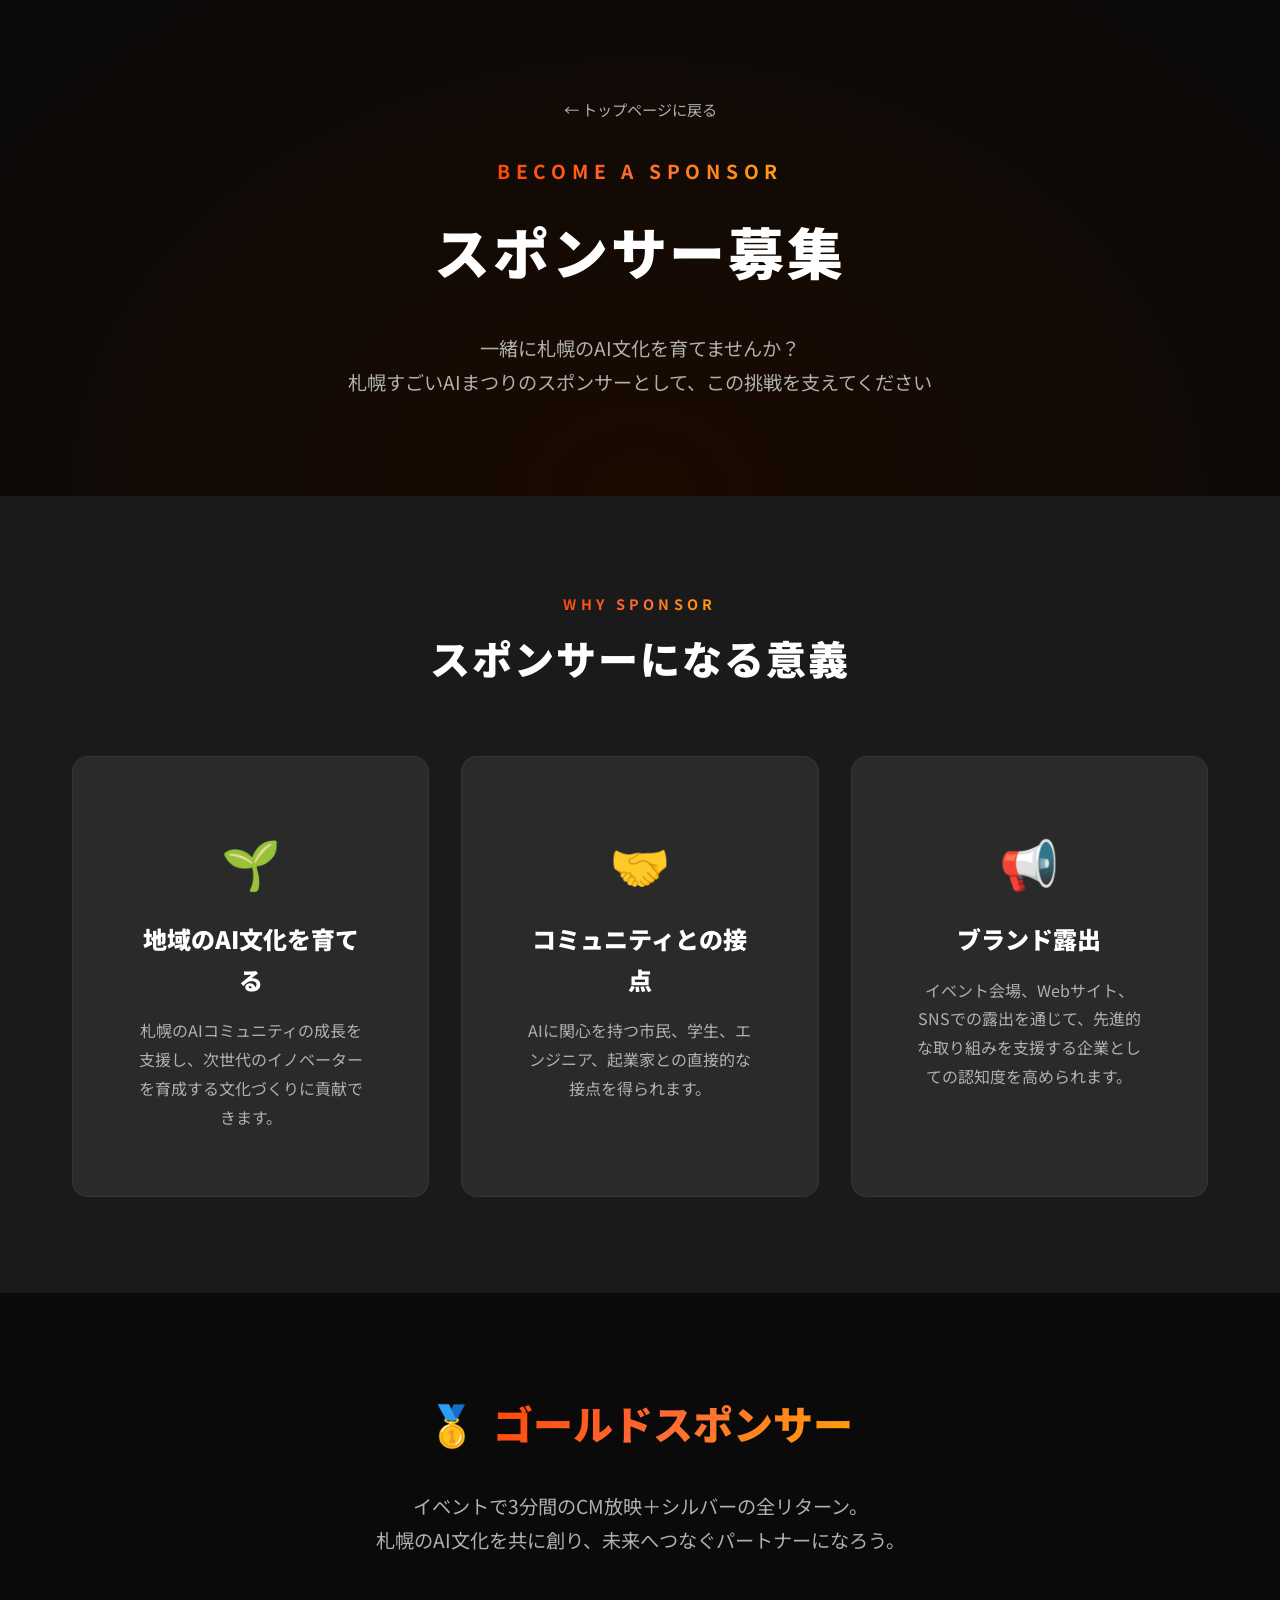
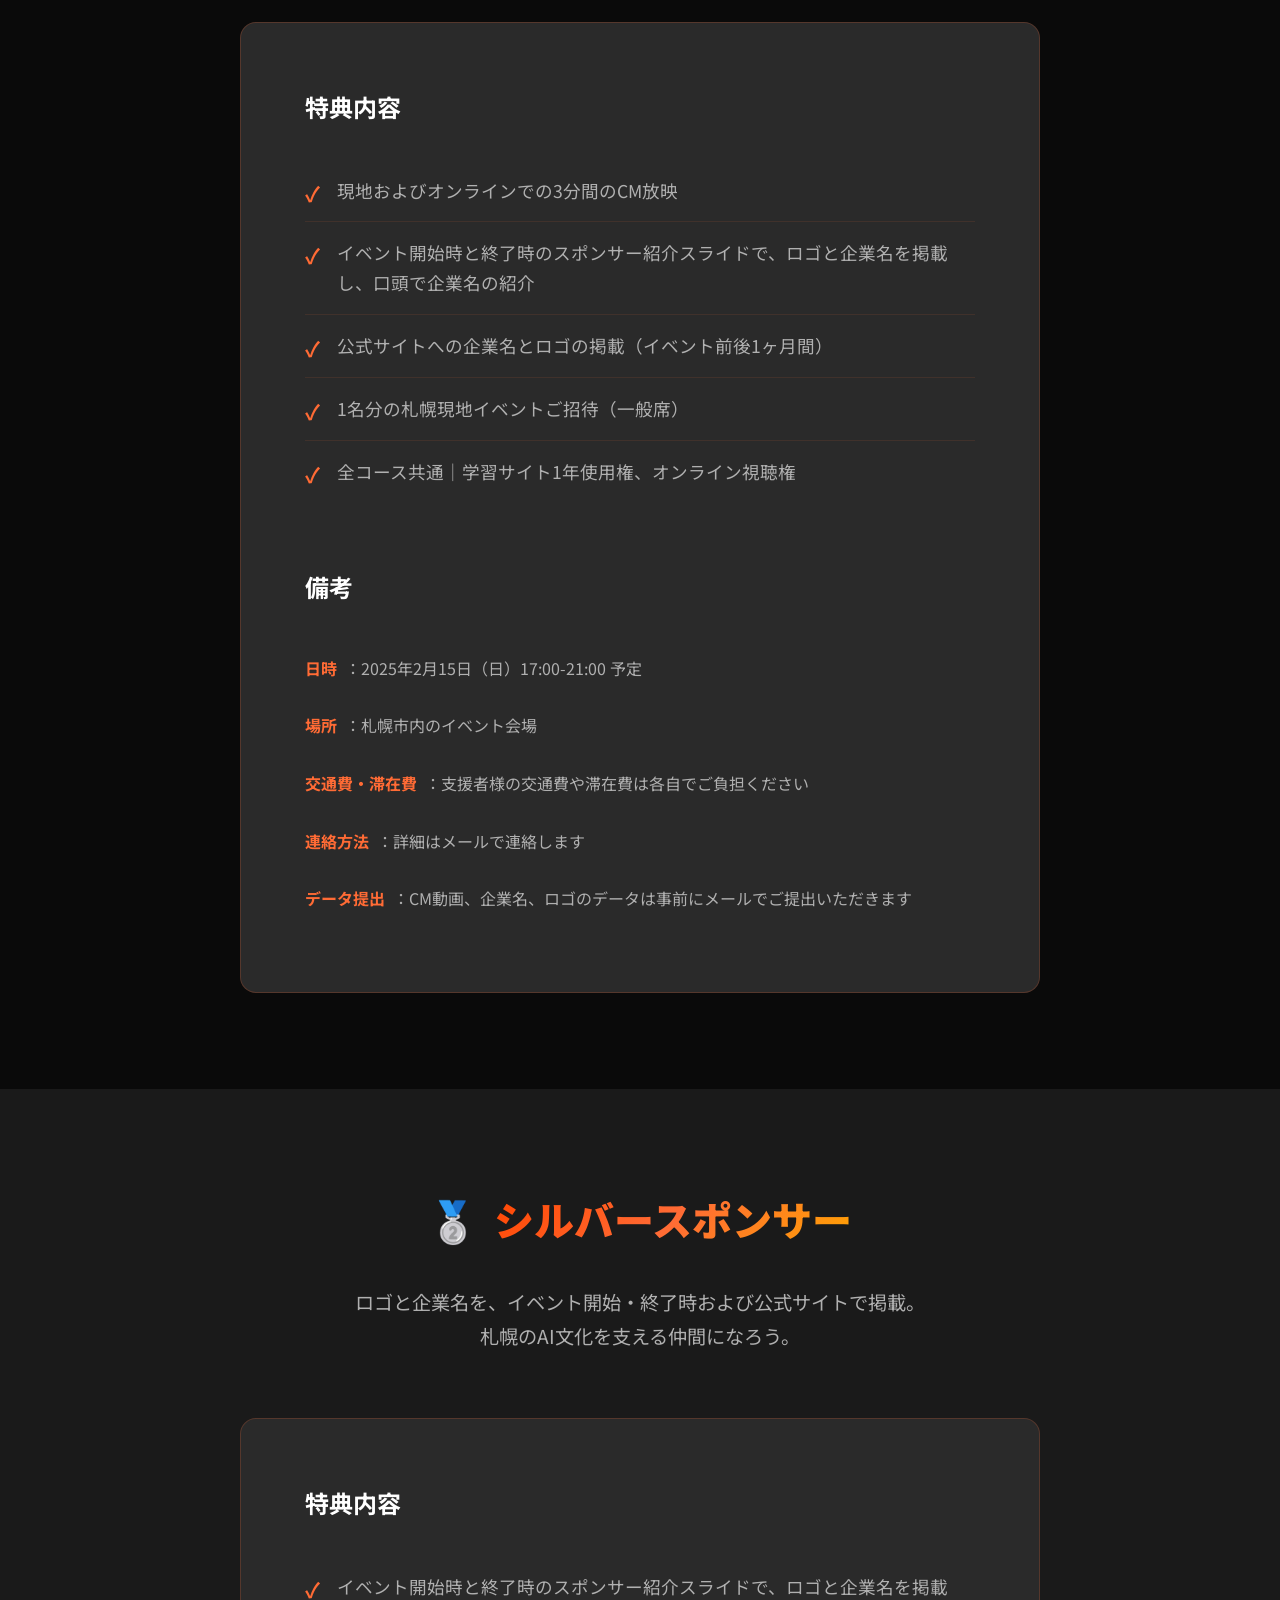
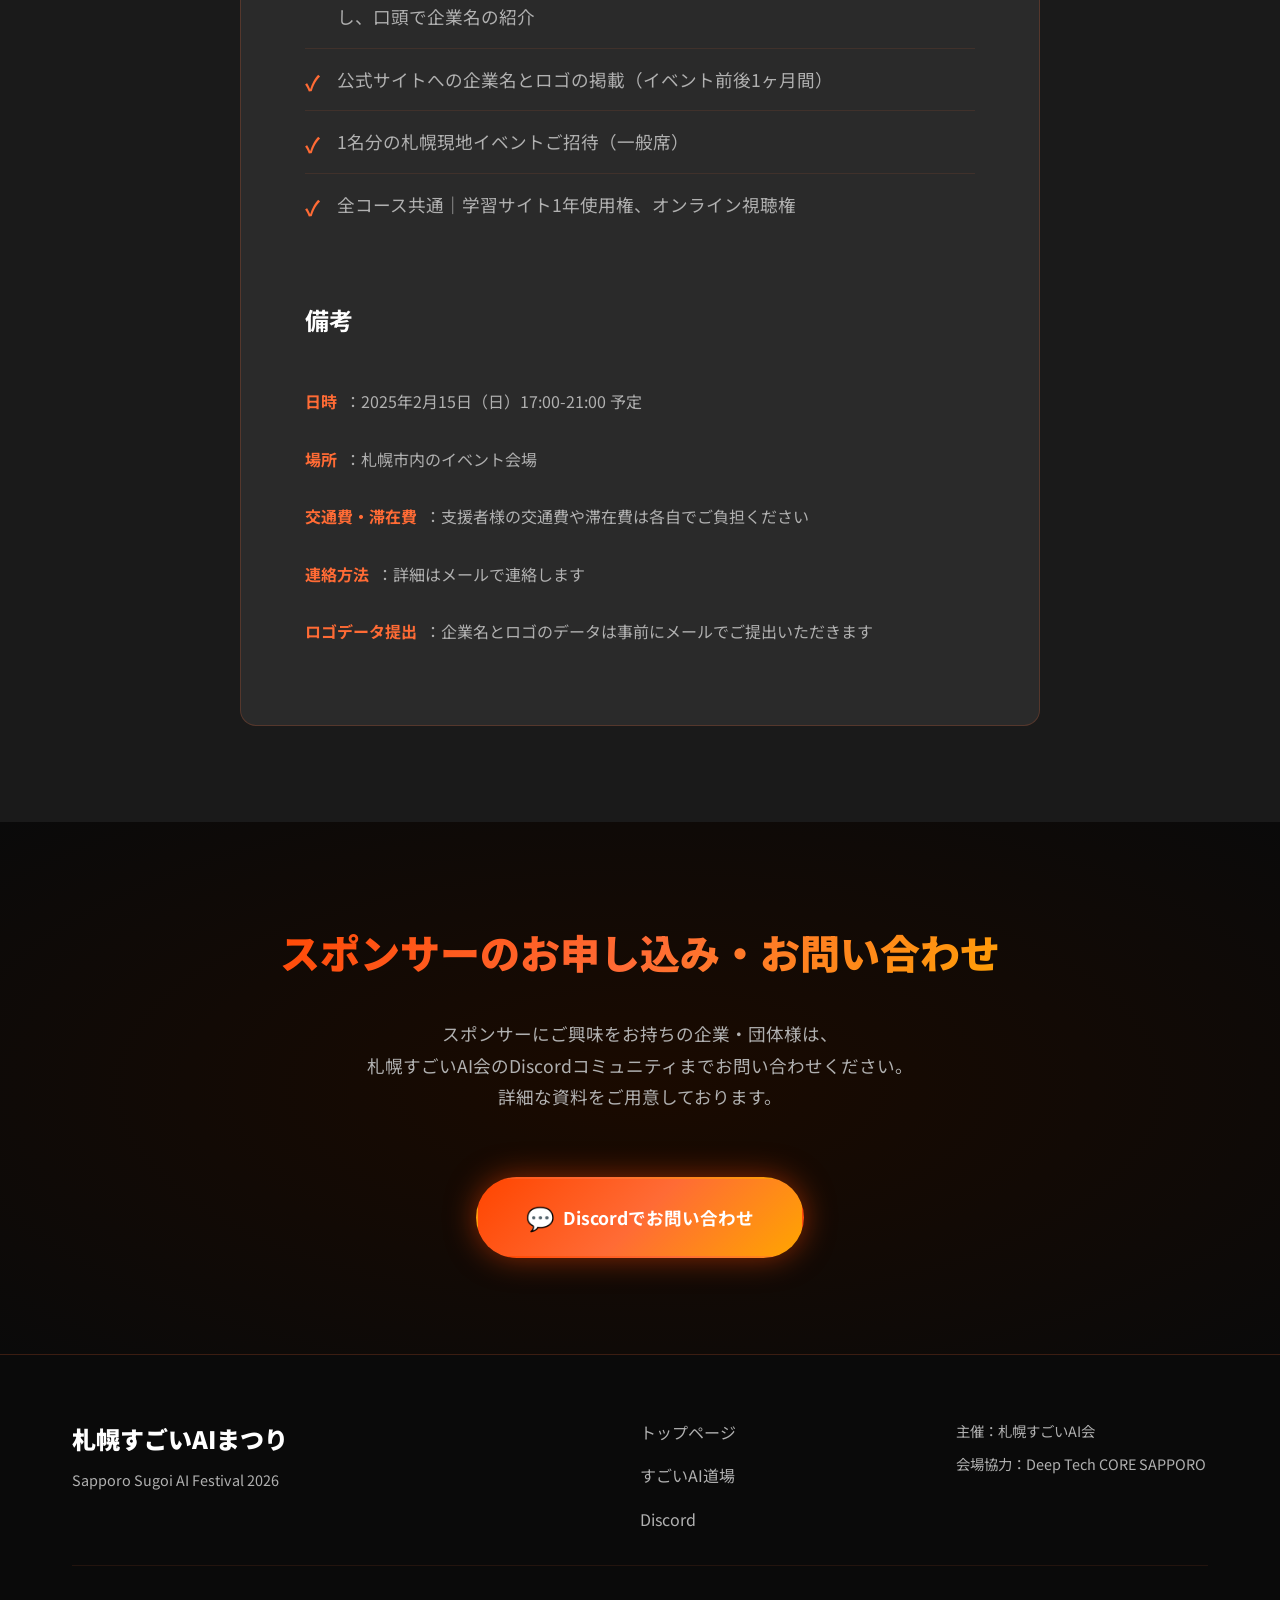
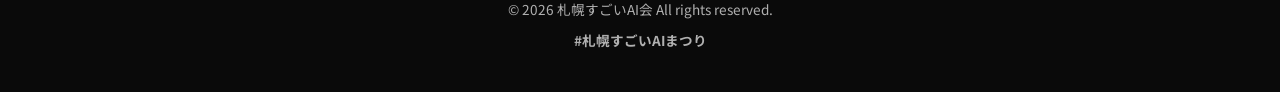
==== sponsors.html @ a63dd303 "change sponsors" ====
<!DOCTYPE html>
<html lang="ja">
<head>
    <meta charset="UTF-8">
    <meta name="viewport" content="width=device-width, initial-scale=1.0">
    <title>スポンサー募集 | 札幌すごいAIまつり</title>
    <meta name="description" content="札幌すごいAIまつりのスポンサーを募集しています。一緒に札幌のAI文化を育てませんか？">
    <!-- OGP Tags -->
    <meta property="og:title" content="スポンサー募集 | 札幌すごいAIまつり">
    <meta property="og:description" content="札幌すごいAIまつりのスポンサーを募集しています。一緒に札幌のAI文化を育てませんか？">
    <meta property="og:type" content="website">
    <meta property="og:url" content="https://matsuri.sugoiai.org/sponsors.html">
    <meta property="og:site_name" content="札幌すごいAIまつり">
    <meta property="og:image" content="https://matsuri.sugoiai.org/logo.png">
    <meta property="og:image:width" content="1200">
    <meta property="og:image:height" content="630">
    <meta property="og:locale" content="ja_JP">
    <!-- Favicon -->
    <link rel="icon" type="image/png" href="logo.png">
    <link rel="apple-touch-icon" href="logo.png">
    <link rel="stylesheet" href="style.css">
    <link rel="preconnect" href="https://fonts.googleapis.com">
    <link rel="preconnect" href="https://fonts.gstatic.com" crossorigin>
    <link href="https://fonts.googleapis.com/css2?family=Noto+Sans+JP:wght@400;700;900&display=swap" rel="stylesheet">
</head>
<body>
    <!-- Hero Section -->
    <section class="sponsors-hero">
        <div class="container">
            <a href="index.html" class="back-link">← トップページに戻る</a>
            <h1 class="sponsors-hero-title">
                <span class="title-en-large">BECOME A SPONSOR</span>
                <span class="title-ja-large">スポンサー募集</span>
            </h1>
            <p class="sponsors-hero-description">一緒に札幌のAI文化を育てませんか？<br>札幌すごいAIまつりのスポンサーとして、この挑戦を支えてください</p>
        </div>
    </section>

    <!-- Why Sponsor Section -->
    <section id="why-sponsor" class="section why-sponsor">
        <div class="container">
            <div class="section-header">
                <h2 class="section-title">
                    <span class="title-en">WHY SPONSOR</span>
                    <span class="title-ja">スポンサーになる意義</span>
                </h2>
            </div>
            <div class="sponsor-benefits">
                <div class="benefit-card">
                    <div class="benefit-icon">🌱</div>
                    <h3 class="benefit-title">地域のAI文化を育てる</h3>
                    <p class="benefit-description">札幌のAIコミュニティの成長を支援し、次世代のイノベーターを育成する文化づくりに貢献できます。</p>
                </div>
                <div class="benefit-card">
                    <div class="benefit-icon">🤝</div>
                    <h3 class="benefit-title">コミュニティとの接点</h3>
                    <p class="benefit-description">AIに関心を持つ市民、学生、エンジニア、起業家との直接的な接点を得られます。</p>
                </div>
                <div class="benefit-card">
                    <div class="benefit-icon">📢</div>
                    <h3 class="benefit-title">ブランド露出</h3>
                    <p class="benefit-description">イベント会場、Webサイト、SNSでの露出を通じて、先進的な取り組みを支援する企業としての認知度を高められます。</p>
                </div>
            </div>
        </div>
    </section>

    <!-- Gold Sponsors Section -->
    <section id="gold-sponsors" class="section sponsor-plan">
        <div class="container">
            <div class="plan-header">
                <h2 class="tier-title">
                    <span class="tier-icon">🥇</span>
                    <span class="tier-name">ゴールドスポンサー</span>
                </h2>
                <p class="plan-description">イベントで3分間のCM放映＋シルバーの全リターン。<br>札幌のAI文化を共に創り、未来へつなぐパートナーになろう。</p>
            </div>
            <div class="plan-content">
                <h3 class="plan-benefits-title">特典内容</h3>
                <ul class="plan-benefits-list">
                    <li>現地およびオンラインでの3分間のCM放映</li>
                    <li>イベント開始時と終了時のスポンサー紹介スライドで、ロゴと企業名を掲載し、口頭で企業名の紹介</li>
                    <li>公式サイトへの企業名とロゴの掲載（イベント前後1ヶ月間）</li>
                    <li>1名分の札幌現地イベントご招待（一般席）</li>
                    <li>全コース共通｜学習サイト1年使用権、オンライン視聴権</li>
                </ul>

                <h3 class="plan-notes-title">備考</h3>
                <ul class="plan-notes-list">
                    <li><strong>日時</strong>：2025年2月15日（日）17:00-21:00 予定</li>
                    <li><strong>場所</strong>：札幌市内のイベント会場</li>
                    <li><strong>交通費・滞在費</strong>：支援者様の交通費や滞在費は各自でご負担ください</li>
                    <li><strong>連絡方法</strong>：詳細はメールで連絡します</li>
                    <li><strong>データ提出</strong>：CM動画、企業名、ロゴのデータは事前にメールでご提出いただきます</li>
                </ul>
            </div>
        </div>
    </section>

    <!-- Silver Sponsors Section -->
    <section id="silver-sponsors" class="section sponsor-plan">
        <div class="container">
            <div class="plan-header">
                <h2 class="tier-title">
                    <span class="tier-icon">🥈</span>
                    <span class="tier-name">シルバースポンサー</span>
                </h2>
                <p class="plan-description">ロゴと企業名を、イベント開始・終了時および公式サイトで掲載。<br>札幌のAI文化を支える仲間になろう。</p>
            </div>
            <div class="plan-content">
                <h3 class="plan-benefits-title">特典内容</h3>
                <ul class="plan-benefits-list">
                    <li>イベント開始時と終了時のスポンサー紹介スライドで、ロゴと企業名を掲載し、口頭で企業名の紹介</li>
                    <li>公式サイトへの企業名とロゴの掲載（イベント前後1ヶ月間）</li>
                    <li>1名分の札幌現地イベントご招待（一般席）</li>
                    <li>全コース共通｜学習サイト1年使用権、オンライン視聴権</li>
                </ul>

                <h3 class="plan-notes-title">備考</h3>
                <ul class="plan-notes-list">
                    <li><strong>日時</strong>：2025年2月15日（日）17:00-21:00 予定</li>
                    <li><strong>場所</strong>：札幌市内のイベント会場</li>
                    <li><strong>交通費・滞在費</strong>：支援者様の交通費や滞在費は各自でご負担ください</li>
                    <li><strong>連絡方法</strong>：詳細はメールで連絡します</li>
                    <li><strong>ロゴデータ提出</strong>：企業名とロゴのデータは事前にメールでご提出いただきます</li>
                </ul>
            </div>
        </div>
    </section>

    <!-- Contact Section -->
    <section id="contact" class="section sponsor-contact">
        <div class="container">
            <div class="contact-content">
                <h2 class="contact-title">スポンサーのお申し込み・お問い合わせ</h2>
                <p class="contact-description">
                    スポンサーにご興味をお持ちの企業・団体様は、<br>
                    札幌すごいAI会のDiscordコミュニティまでお問い合わせください。<br>
                    詳細な資料をご用意しております。
                </p>
                <a href="https://discord.gg/Ve2tQeN7cw" target="_blank" rel="noopener noreferrer" class="btn btn-primary btn-large">
                    <span class="btn-icon">💬</span>
                    <span class="btn-text">Discordでお問い合わせ</span>
                </a>
            </div>
        </div>
    </section>

    <!-- Footer -->
    <footer class="footer">
        <div class="container">
            <div class="footer-content">
                <div class="footer-logo">
                    <h3>札幌すごいAIまつり</h3>
                    <p>Sapporo Sugoi AI Festival 2026</p>
                </div>
                <div class="footer-links">
                    <a href="index.html">トップページ</a>
                    <a href="https://dojo.sugoiai.org/index.html" target="_blank" rel="noopener noreferrer">すごいAI道場</a>
                    <a href="https://discord.gg/Ve2tQeN7cw" target="_blank" rel="noopener noreferrer">Discord</a>
                </div>
                <div class="footer-info">
                    <p>主催：札幌すごいAI会</p>
                    <p>会場協力：Deep Tech CORE SAPPORO</p>
                </div>
            </div>
            <div class="footer-bottom">
                <p>&copy; 2026 札幌すごいAI会 All rights reserved.</p>
                <p class="footer-hashtag">#札幌すごいAIまつり</p>
            </div>
        </div>
    </footer>

    <script src="script.js"></script>
</body>
</html>
---- style.css ----
/* Reset & Base Styles */
* {
    margin: 0;
    padding: 0;
    box-sizing: border-box;
}

:root {
    /* Color Palette - Flame Theme */
    --flame-red: #FF4500;
    --flame-orange: #FF6B35;
    --flame-yellow: #FFA500;
    --flame-bright: #FFD700;
    --dark-bg: #0a0a0a;
    --dark-surface: #1a1a1a;
    --dark-elevated: #2a2a2a;
    --text-primary: #ffffff;
    --text-secondary: #b0b0b0;
    --accent-gradient: linear-gradient(135deg, var(--flame-red), var(--flame-orange), var(--flame-yellow));
    --flame-glow: 0 0 30px rgba(255, 69, 0, 0.5);

    /* Typography */
    --font-primary: 'Noto Sans JP', sans-serif;

    /* Spacing */
    --spacing-xs: 0.5rem;
    --spacing-sm: 1rem;
    --spacing-md: 2rem;
    --spacing-lg: 4rem;
    --spacing-xl: 6rem;

    /* Container */
    --container-max: 1200px;
    --container-padding: 2rem;
}

html {
    scroll-behavior: smooth;
}

body {
    font-family: var(--font-primary);
    background-color: var(--dark-bg);
    color: var(--text-primary);
    line-height: 1.7;
    overflow-x: hidden;
}

.container {
    max-width: var(--container-max);
    margin: 0 auto;
    padding: 0 var(--container-padding);
}

/* Section Styles */
.section {
    padding: var(--spacing-xl) 0;
    position: relative;
}

.section-header {
    text-align: center;
    margin-bottom: var(--spacing-lg);
}

.section-title {
    display: flex;
    flex-direction: column;
    align-items: center;
    gap: var(--spacing-xs);
}

.title-en {
    font-size: 0.9rem;
    font-weight: 700;
    letter-spacing: 0.3em;
    background: var(--accent-gradient);
    -webkit-background-clip: text;
    -webkit-text-fill-color: transparent;
    background-clip: text;
    text-transform: uppercase;
}

.title-ja {
    font-size: 2.5rem;
    font-weight: 900;
    letter-spacing: 0.05em;
}

.section-description {
    color: var(--text-secondary);
    margin-top: var(--spacing-sm);
    font-size: 1.1rem;
}

/* Hero Section */
.hero {
    min-height: 100vh;
    display: flex;
    flex-direction: column;
    justify-content: center;
    align-items: center;
    position: relative;
    overflow: hidden;
    background: radial-gradient(ellipse at bottom, #1a0a00 0%, var(--dark-bg) 100%);
}

.hero-background {
    position: absolute;
    top: 0;
    left: 0;
    width: 100%;
    height: 100%;
    overflow: hidden;
    z-index: 0;
}

.flame-particle {
    position: absolute;
    bottom: -100px;
    width: 300px;
    height: 300px;
    background: radial-gradient(circle, rgba(255, 69, 0, 0.3) 0%, transparent 70%);
    border-radius: 50%;
    filter: blur(40px);
    animation: flameRise 15s infinite ease-in-out;
}

.flame-particle:nth-child(1) {
    left: 10%;
    animation-delay: 0s;
}

.flame-particle:nth-child(2) {
    left: 50%;
    animation-delay: 5s;
}

.flame-particle:nth-child(3) {
    left: 80%;
    animation-delay: 10s;
}

@keyframes flameRise {
    0% {
        transform: translateY(0) scale(1);
        opacity: 0;
    }
    50% {
        opacity: 0.6;
    }
    100% {
        transform: translateY(-100vh) scale(1.5);
        opacity: 0;
    }
}

.hero-content {
    position: relative;
    z-index: 1;
    text-align: center;
}

.hero-date {
    font-size: 1.2rem;
    font-weight: 700;
    letter-spacing: 0.3em;
    background: var(--accent-gradient);
    -webkit-background-clip: text;
    -webkit-text-fill-color: transparent;
    background-clip: text;
    margin-bottom: var(--spacing-md);
    animation: fadeInDown 1s ease-out;
}

.hero-title {
    margin-bottom: var(--spacing-md);
    animation: fadeInUp 1s ease-out 0.3s both;
}

.title-main {
    display: block;
    font-size: clamp(2.5rem, 8vw, 5rem);
    font-weight: 900;
    letter-spacing: 0.05em;
    margin-bottom: var(--spacing-sm);
    text-shadow: 0 0 30px rgba(255, 69, 0, 0.5);
}

.title-sub {
    display: block;
    font-size: clamp(0.9rem, 2vw, 1.2rem);
    font-weight: 400;
    letter-spacing: 0.2em;
    color: var(--text-secondary);
}

.hero-tagline {
    font-size: clamp(1.2rem, 3vw, 1.8rem);
    line-height: 1.8;
    margin-bottom: var(--spacing-lg);
    animation: fadeInUp 1s ease-out 0.6s both;
}

.hero-cta {
    animation: fadeInUp 1s ease-out 0.9s both;
}

.scroll-indicator {
    position: absolute;
    bottom: 3rem;
    left: 50%;
    transform: translateX(-50%);
    display: flex;
    flex-direction: column;
    align-items: center;
    gap: 1rem;
    color: var(--text-secondary);
    font-size: 0.8rem;
    letter-spacing: 0.2em;
    animation: fadeIn 1s ease-out 1.2s both;
}

.scroll-line {
    width: 1px;
    height: 40px;
    background: linear-gradient(to bottom, var(--flame-orange), transparent);
    animation: scrollLineMove 2s infinite;
}

@keyframes scrollLineMove {
    0%, 100% {
        transform: translateY(0);
        opacity: 1;
    }
    50% {
        transform: translateY(20px);
        opacity: 0;
    }
}

/* Buttons */
.btn {
    display: inline-flex;
    align-items: center;
    gap: var(--spacing-xs);
    padding: 1rem 2.5rem;
    font-size: 1rem;
    font-weight: 700;
    text-decoration: none;
    border-radius: 50px;
    transition: all 0.3s ease;
    position: relative;
    overflow: hidden;
    border: 2px solid transparent;
}

.btn-primary {
    background: var(--accent-gradient);
    color: var(--text-primary);
    box-shadow: var(--flame-glow);
}

.btn-primary:hover {
    transform: translateY(-3px);
    box-shadow: 0 0 50px rgba(255, 69, 0, 0.8);
}

.btn-secondary {
    background: transparent;
    color: var(--text-primary);
    border: 2px solid var(--flame-orange);
}

.btn-secondary:hover {
    background: var(--dark-elevated);
    border-color: var(--flame-yellow);
    transform: translateY(-3px);
}

.btn-large {
    padding: 1.2rem 3rem;
    font-size: 1.1rem;
}

.btn-icon {
    font-size: 1.3em;
}

/* Overview Section */
.overview {
    background: var(--dark-surface);
    position: relative;
    overflow: hidden;
}

.flame-canvas {
    position: absolute;
    top: 0;
    left: 0;
    width: 100%;
    height: 100%;
    z-index: 0;
    pointer-events: none;
    opacity: 0.6;
}

.overview .container {
    position: relative;
    z-index: 1;
}

.overview-content {
    margin-top: var(--spacing-lg);
}

.overview-main {
    display: grid;
    grid-template-columns: 1fr 1fr;
    gap: var(--spacing-lg);
    align-items: center;
}

.venue-image {
    width: 100%;
    height: auto;
    border-radius: 12px;
    object-fit: cover;
    box-shadow: 0 4px 20px rgba(255, 107, 53, 0.3);
}

.overview-subtitle {
    font-size: 2rem;
    font-weight: 900;
    margin-bottom: var(--spacing-md);
    background: var(--accent-gradient);
    -webkit-background-clip: text;
    -webkit-text-fill-color: transparent;
    background-clip: text;
}

.overview-text p {
    margin-bottom: var(--spacing-sm);
    color: var(--text-secondary);
    font-size: 1.05rem;
}

.overview-text strong {
    color: var(--text-primary);
    font-weight: 700;
}

.event-info {
    margin-top: var(--spacing-md);
    padding: var(--spacing-md);
    background: var(--dark-elevated);
    border-left: 4px solid var(--flame-orange);
    border-radius: 8px;
}

.info-item {
    display: grid;
    grid-template-columns: 120px 1fr;
    gap: var(--spacing-sm);
    margin-bottom: var(--spacing-sm);
}

.info-item:last-child {
    margin-bottom: 0;
}

.info-label {
    font-weight: 700;
    color: var(--flame-orange);
}

.info-value {
    color: var(--text-primary);
}

/* Image Placeholder */
.image-placeholder {
    position: relative;
    width: 100%;
    padding-bottom: 75%;
    background: var(--dark-elevated);
    border-radius: 12px;
    overflow: hidden;
    border: 2px dashed var(--flame-orange);
    display: flex;
    align-items: center;
    justify-content: center;
}

.placeholder-text {
    position: absolute;
    top: 50%;
    left: 50%;
    transform: translate(-50%, -50%);
    color: var(--text-secondary);
    font-size: 1rem;
    text-align: center;
    padding: var(--spacing-sm);
}

/* Program Images */
.program-image {
    width: 100%;
    height: auto;
    border-radius: 12px 12px 0 0;
    object-fit: cover;
    display: block;
    aspect-ratio: 4 / 3;
    box-shadow: 0 4px 20px rgba(255, 107, 53, 0.2);
}

/* AI Dojo Image */
.dojo-site-image {
    width: 100%;
    height: auto;
    border-radius: 12px;
    object-fit: cover;
    box-shadow: 0 4px 20px rgba(255, 107, 53, 0.3);
}

/* Value Proposition Image */
.value-photo {
    width: 100%;
    height: auto;
    border-radius: 12px;
    object-fit: cover;
    box-shadow: 0 4px 20px rgba(255, 107, 53, 0.3);
}

/* Sponsors Section */
.sponsors {
    background: var(--dark-surface);
    position: relative;
}

.sponsors-grid {
    display: grid;
    grid-template-columns: repeat(auto-fit, minmax(300px, 1fr));
    gap: var(--spacing-md);
    margin-top: var(--spacing-lg);
}

.sponsor-card {
    background: var(--dark-elevated);
    border-radius: 16px;
    overflow: hidden;
    transition: all 0.3s ease;
    border: 1px solid rgba(255, 107, 53, 0.1);
    display: flex;
    flex-direction: column;
}

.sponsor-card:hover {
    transform: translateY(-8px);
    border-color: var(--flame-orange);
    box-shadow: 0 10px 40px rgba(255, 69, 0, 0.3);
}

.sponsor-logo {
    width: 100%;
    aspect-ratio: 16 / 9;
    display: flex;
    align-items: center;
    justify-content: center;
    background: var(--dark-surface);
    position: relative;
}

.sponsor-logo-placeholder {
    width: 100%;
    height: 100%;
    display: flex;
    flex-direction: column;
    align-items: center;
    justify-content: center;
    gap: var(--spacing-sm);
    border: 2px dashed rgba(255, 107, 53, 0.3);
}

.sponsor-logo-placeholder span {
    color: var(--text-secondary);
    font-size: 1.2rem;
    font-weight: 700;
}

.sponsor-logo img {
    width: 100%;
    height: 100%;
    object-fit: contain;
    padding: var(--spacing-md);
}

.sponsor-name {
    padding: var(--spacing-md);
    font-size: 1.3rem;
    font-weight: 700;
    color: var(--text-primary);
    text-align: center;
    background: var(--dark-elevated);
}

.sponsors-link-wrapper {
    margin-top: var(--spacing-lg);
    text-align: center;
}

.btn-link {
    display: inline-block;
    color: var(--text-secondary);
    text-decoration: none;
    font-size: 0.95rem;
    font-weight: 400;
    transition: all 0.3s ease;
    padding: 0.5rem 1rem;
    border-bottom: 1px solid transparent;
}

.btn-link:hover {
    color: var(--flame-orange);
    border-bottom-color: var(--flame-orange);
}

/* Sponsors Page Specific Styles */
.sponsors-hero {
    min-height: 50vh;
    display: flex;
    flex-direction: column;
    justify-content: center;
    align-items: center;
    background: radial-gradient(ellipse at bottom, #1a0a00 0%, var(--dark-bg) 100%);
    padding: var(--spacing-xl) 0;
    text-align: center;
}

.back-link {
    display: inline-block;
    color: var(--text-secondary);
    text-decoration: none;
    margin-bottom: var(--spacing-md);
    transition: all 0.3s ease;
    font-size: 0.95rem;
}

.back-link:hover {
    color: var(--flame-orange);
    transform: translateX(-5px);
}

.sponsors-hero-title {
    display: flex;
    flex-direction: column;
    align-items: center;
    gap: var(--spacing-sm);
    margin-bottom: var(--spacing-md);
}

.title-en-large {
    font-size: 1.2rem;
    font-weight: 700;
    letter-spacing: 0.3em;
    background: var(--accent-gradient);
    -webkit-background-clip: text;
    -webkit-text-fill-color: transparent;
    background-clip: text;
    text-transform: uppercase;
}

.title-ja-large {
    font-size: 3.5rem;
    font-weight: 900;
    letter-spacing: 0.05em;
}

.sponsors-hero-description {
    font-size: 1.2rem;
    color: var(--text-secondary);
    line-height: 1.8;
}

.sponsors-tier {
    background: var(--dark-surface);
}

.sponsors-tier:nth-child(even) {
    background: var(--dark-bg);
}

.tier-header {
    text-align: center;
    margin-bottom: var(--spacing-lg);
}

.tier-title {
    display: flex;
    align-items: center;
    justify-content: center;
    gap: var(--spacing-sm);
    font-size: 2.5rem;
    font-weight: 900;
}

.tier-icon {
    font-size: 2.5rem;
}

.tier-name {
    background: var(--accent-gradient);
    -webkit-background-clip: text;
    -webkit-text-fill-color: transparent;
    background-clip: text;
}

/* Why Sponsor Section */
.why-sponsor {
    background: var(--dark-surface);
}

.sponsor-benefits {
    display: grid;
    grid-template-columns: repeat(auto-fit, minmax(280px, 1fr));
    gap: var(--spacing-md);
    margin-top: var(--spacing-lg);
}

.benefit-card {
    background: var(--dark-elevated);
    padding: var(--spacing-lg);
    border-radius: 16px;
    text-align: center;
    border: 1px solid rgba(255, 107, 53, 0.1);
    transition: all 0.3s ease;
}

.benefit-card:hover {
    transform: translateY(-5px);
    border-color: var(--flame-orange);
    box-shadow: 0 10px 30px rgba(255, 69, 0, 0.2);
}

.benefit-icon {
    font-size: 3rem;
    margin-bottom: var(--spacing-sm);
}

.benefit-title {
    font-size: 1.5rem;
    font-weight: 900;
    margin-bottom: var(--spacing-sm);
    color: var(--text-primary);
}

.benefit-description {
    color: var(--text-secondary);
    line-height: 1.8;
    font-size: 1rem;
}

/* Sponsor Plan Section */
.sponsor-plan {
    background: var(--dark-bg);
}

.sponsor-plan:nth-child(even) {
    background: var(--dark-surface);
}

.plan-header {
    text-align: center;
    margin-bottom: var(--spacing-lg);
}

.plan-description {
    font-size: 1.2rem;
    color: var(--text-secondary);
    line-height: 1.8;
    margin-top: var(--spacing-md);
    max-width: 800px;
    margin-left: auto;
    margin-right: auto;
}

.plan-price {
    font-size: 2.5rem;
    font-weight: 900;
    background: var(--accent-gradient);
    -webkit-background-clip: text;
    -webkit-text-fill-color: transparent;
    background-clip: text;
    margin-top: var(--spacing-sm);
}

.plan-content {
    max-width: 800px;
    margin: 0 auto;
    background: var(--dark-elevated);
    padding: var(--spacing-lg);
    border-radius: 16px;
    border: 1px solid rgba(255, 107, 53, 0.2);
}

.plan-benefits-title {
    font-size: 1.5rem;
    font-weight: 700;
    margin-bottom: var(--spacing-md);
    color: var(--text-primary);
}

.plan-benefits-list {
    list-style: none;
    padding: 0;
}

.plan-benefits-list li {
    padding: var(--spacing-sm) 0;
    padding-left: 2rem;
    position: relative;
    color: var(--text-secondary);
    font-size: 1.1rem;
    border-bottom: 1px solid rgba(255, 107, 53, 0.1);
}

.plan-benefits-list li:last-child {
    border-bottom: none;
}

.plan-benefits-list li::before {
    content: "✓";
    position: absolute;
    left: 0;
    color: var(--flame-orange);
    font-weight: bold;
    font-size: 1.3rem;
}

.plan-notes-title {
    font-size: 1.5rem;
    font-weight: 700;
    margin-top: var(--spacing-lg);
    margin-bottom: var(--spacing-md);
    color: var(--text-primary);
}

.plan-notes-list {
    list-style: none;
    padding: 0;
}

.plan-notes-list li {
    padding: var(--spacing-sm) 0;
    color: var(--text-secondary);
    font-size: 1rem;
    line-height: 1.6;
}

.plan-notes-list li strong {
    color: var(--flame-orange);
    font-weight: 700;
    margin-right: 0.5rem;
}

/* Sponsor Contact Section */
.sponsor-contact {
    background: radial-gradient(ellipse at center, #1a0a00 0%, var(--dark-bg) 100%);
    text-align: center;
    padding: var(--spacing-xl) 0;
}

.contact-content {
    max-width: 800px;
    margin: 0 auto;
}

.contact-title {
    font-size: 2.5rem;
    font-weight: 900;
    margin-bottom: var(--spacing-md);
    background: var(--accent-gradient);
    -webkit-background-clip: text;
    -webkit-text-fill-color: transparent;
    background-clip: text;
}

.contact-description {
    font-size: 1.1rem;
    color: var(--text-secondary);
    line-height: 1.8;
    margin-bottom: var(--spacing-lg);
}

/* Programs Section */
.programs {
    background: var(--dark-bg);
    position: relative;
    overflow: hidden;
}

.blazing-flame-canvas {
    position: absolute;
    top: 0;
    left: 0;
    width: 100%;
    height: 100%;
    z-index: 0;
    pointer-events: none;
    opacity: 0.7;
}

.programs .container {
    position: relative;
    z-index: 1;
}

.programs-grid {
    display: grid;
    grid-template-columns: repeat(auto-fit, minmax(350px, 1fr));
    gap: var(--spacing-md);
    margin-top: var(--spacing-lg);
}

.program-card {
    background: var(--dark-surface);
    border-radius: 16px;
    overflow: hidden;
    position: relative;
    transition: all 0.3s ease;
    border: 1px solid rgba(255, 107, 53, 0.1);
}

.program-card:hover {
    transform: translateY(-8px);
    border-color: var(--flame-orange);
    box-shadow: 0 10px 40px rgba(255, 69, 0, 0.3);
}

.program-number {
    position: absolute;
    top: 1rem;
    right: 1rem;
    font-size: 4rem;
    font-weight: 900;
    background: var(--accent-gradient);
    -webkit-background-clip: text;
    -webkit-text-fill-color: transparent;
    background-clip: text;
    opacity: 0.3;
    z-index: 1;
}

.program-content {
    padding: var(--spacing-md);
}

.program-title {
    font-size: 1.8rem;
    font-weight: 900;
    margin-bottom: var(--spacing-xs);
}

.program-subtitle {
    font-size: 0.9rem;
    color: var(--text-secondary);
    margin-bottom: var(--spacing-md);
    letter-spacing: 0.1em;
}

.program-description {
    color: var(--text-secondary);
    line-height: 1.8;
    margin-bottom: var(--spacing-md);
}

.program-link {
    display: inline-block;
    color: var(--flame-orange);
    text-decoration: none;
    font-weight: 700;
    transition: all 0.3s ease;
}

.program-link:hover {
    color: var(--flame-yellow);
    transform: translateX(5px);
}

.program-highlight {
    padding: var(--spacing-sm);
    background: rgba(255, 69, 0, 0.1);
    border-left: 3px solid var(--flame-orange);
    border-radius: 4px;
    font-size: 0.95rem;
    color: var(--text-primary);
}

.programs-participation {
    margin-top: var(--spacing-xl);
    padding-top: var(--spacing-xl);
    border-top: 1px solid rgba(255, 107, 53, 0.2);
}

.participation-content {
    text-align: center;
    max-width: 800px;
    margin: 0 auto;
    display: flex;
    flex-direction: column;
    align-items: center;
    gap: var(--spacing-md);
}

.participation-title {
    font-size: 2.2rem;
    font-weight: 900;
    background: var(--accent-gradient);
    -webkit-background-clip: text;
    -webkit-text-fill-color: transparent;
    background-clip: text;
}

.participation-description {
    font-size: 1.15rem;
    color: var(--text-secondary);
    line-height: 1.8;
}

/* AI Dojo Section */
.ai-dojo {
    background: linear-gradient(135deg, #0a0a0a 0%, #1a0a00 50%, #0a0a0a 100%);
    position: relative;
    overflow: hidden;
}

.ai-dojo::before {
    content: '';
    position: absolute;
    top: 0;
    left: 0;
    width: 100%;
    height: 100%;
    background: radial-gradient(circle at 50% 50%, rgba(255, 107, 53, 0.1) 0%, transparent 70%);
    pointer-events: none;
    z-index: 0;
}

.ripple-canvas {
    position: absolute;
    top: 0;
    left: 0;
    width: 100%;
    height: 100%;
    z-index: 1;
    pointer-events: none;
}

.dojo-content {
    display: grid;
    grid-template-columns: 1.5fr 1fr;
    gap: var(--spacing-lg);
    align-items: center;
    position: relative;
    z-index: 2;
}

.dojo-text {
    text-align: left;
}

.dojo-name {
    font-size: 3rem;
    font-weight: 900;
    margin-bottom: var(--spacing-sm);
    background: var(--accent-gradient);
    -webkit-background-clip: text;
    -webkit-text-fill-color: transparent;
    background-clip: text;
}

.dojo-subtitle {
    font-size: 1.2rem;
    color: var(--text-secondary);
    margin-bottom: var(--spacing-md);
    font-weight: 700;
}

.dojo-description {
    color: var(--text-secondary);
    font-size: 1.1rem;
    line-height: 1.8;
    margin-bottom: var(--spacing-sm);
}

.dojo-description strong {
    color: var(--flame-orange);
    font-weight: 700;
}

.dojo-features {
    display: flex;
    flex-direction: column;
    gap: var(--spacing-sm);
    margin: var(--spacing-md) 0;
    padding: var(--spacing-md);
    background: var(--dark-surface);
    border-radius: 12px;
    border-left: 4px solid var(--flame-orange);
}

.dojo-feature {
    display: flex;
    align-items: center;
    gap: var(--spacing-sm);
}

.feature-icon {
    font-size: 1.5rem;
    min-width: 2rem;
}

.feature-text {
    color: var(--text-primary);
    font-size: 1.05rem;
    font-weight: 700;
}

.dojo-release-schedule {
    margin: var(--spacing-md) 0;
    padding: var(--spacing-md);
    background: linear-gradient(135deg, rgba(255, 69, 0, 0.1), rgba(255, 107, 53, 0.05));
    border-radius: 12px;
    border: 1px solid rgba(255, 107, 53, 0.3);
}

.schedule-label {
    font-size: 1.1rem;
    font-weight: 700;
    color: var(--flame-orange);
    margin-bottom: var(--spacing-sm);
}

.schedule-list {
    list-style: none;
    padding-left: 0;
    display: flex;
    flex-direction: column;
    gap: 0.75rem;
}

.schedule-list li {
    color: var(--text-primary);
    font-size: 1rem;
    padding-left: 1.5rem;
    position: relative;
}

.schedule-list li::before {
    content: "▸";
    position: absolute;
    left: 0;
    color: var(--flame-orange);
    font-weight: bold;
}

.schedule-list li strong {
    color: var(--flame-bright);
    font-weight: 700;
}

.dojo-cta {
    margin-top: var(--spacing-md);
}

.dojo-image .image-placeholder {
    padding-bottom: 75%;
}

/* Value Proposition Section */
.value-proposition {
    background: var(--dark-surface);
    position: relative;
    overflow: hidden;
}

.sandstorm-canvas {
    position: absolute;
    top: 0;
    left: 0;
    width: 100%;
    height: 100%;
    z-index: 0;
    pointer-events: none;
}

.value-proposition .container {
    position: relative;
    z-index: 1;
}

.value-content {
    display: grid;
    grid-template-columns: 1.5fr 1fr;
    gap: var(--spacing-lg);
    align-items: center;
}

.value-title {
    font-size: 2.5rem;
    font-weight: 900;
    margin-bottom: var(--spacing-md);
    line-height: 1.3;
}

.value-quote {
    font-size: 1.3rem;
    font-style: italic;
    color: var(--text-secondary);
    margin: var(--spacing-md) 0;
    padding-left: var(--spacing-md);
    border-left: 4px solid var(--flame-orange);
}

.value-text p {
    margin-bottom: var(--spacing-sm);
    color: var(--text-secondary);
    font-size: 1.05rem;
}

.value-emphasis {
    font-size: 1.3rem;
    font-weight: 700;
    color: var(--text-primary);
    margin: var(--spacing-md) 0;
}

.value-cta-text {
    font-size: 1.2rem;
    margin-top: var(--spacing-md);
}

.value-cta-text strong {
    background: var(--accent-gradient);
    -webkit-background-clip: text;
    -webkit-text-fill-color: transparent;
    background-clip: text;
    font-weight: 900;
}

/* CTA Section */
.cta-section {
    background: radial-gradient(ellipse at center, #1a0a00 0%, var(--dark-bg) 100%);
    text-align: center;
    padding: var(--spacing-xl) 0;
}

.cta-title {
    font-size: 3rem;
    font-weight: 900;
    margin-bottom: var(--spacing-md);
    background: var(--accent-gradient);
    -webkit-background-clip: text;
    -webkit-text-fill-color: transparent;
    background-clip: text;
}

.cta-description {
    font-size: 1.2rem;
    color: var(--text-secondary);
    margin-bottom: var(--spacing-lg);
    line-height: 1.8;
}

.cta-buttons {
    display: flex;
    flex-direction: column;
    gap: var(--spacing-md);
    align-items: center;
}

/* Organizer Section */
.organizer {
    background: var(--dark-surface);
}

.organizer-content {
    display: grid;
    grid-template-columns: 300px 1fr;
    gap: var(--spacing-lg);
    margin-top: var(--spacing-lg);
}

.organizer-image .image-placeholder {
    padding-bottom: 100%;
    border-radius: 50%;
}

.organizer-photo {
    width: 100%;
    height: auto;
    border-radius: 50%;
    object-fit: cover;
    aspect-ratio: 1 / 1;
    box-shadow: 0 4px 20px rgba(255, 107, 53, 0.3);
}

.organizer-name {
    font-size: 2.5rem;
    font-weight: 900;
    margin-bottom: var(--spacing-xs);
}

.organizer-title {
    font-size: 1.2rem;
    color: var(--flame-orange);
    font-weight: 700;
    margin-bottom: var(--spacing-md);
}

.organizer-bio {
    margin-bottom: var(--spacing-md);
}

.organizer-bio p {
    margin-bottom: var(--spacing-sm);
    color: var(--text-secondary);
}

.organizer-note {
    font-style: italic;
    color: var(--text-secondary);
}

.organizer-message {
    background: var(--dark-elevated);
    padding: var(--spacing-md);
    border-radius: 12px;
    margin: var(--spacing-md) 0;
    border-left: 4px solid var(--flame-orange);
}

.organizer-message h4 {
    font-size: 1.3rem;
    margin-bottom: var(--spacing-sm);
    color: var(--text-primary);
}

.organizer-message p {
    margin-bottom: var(--spacing-sm);
    color: var(--text-secondary);
}

.organizer-message strong {
    color: var(--text-primary);
    font-weight: 700;
}

.organizer-social {
    margin-top: var(--spacing-md);
}

.social-link {
    display: inline-block;
    color: var(--flame-orange);
    text-decoration: none;
    font-weight: 700;
    transition: all 0.3s ease;
}

.social-link:hover {
    color: var(--flame-yellow);
}

/* Footer */
.footer {
    background: var(--dark-bg);
    padding: var(--spacing-lg) 0 var(--spacing-md);
    border-top: 1px solid rgba(255, 107, 53, 0.2);
}

.footer-content {
    display: grid;
    grid-template-columns: 2fr 1fr 1fr;
    gap: var(--spacing-lg);
    margin-bottom: var(--spacing-md);
}

.footer-logo h3 {
    font-size: 1.5rem;
    font-weight: 900;
    margin-bottom: var(--spacing-xs);
}

.footer-logo p {
    color: var(--text-secondary);
    font-size: 0.9rem;
}

.footer-links {
    display: flex;
    flex-direction: column;
    gap: var(--spacing-sm);
}

.footer-links a {
    color: var(--text-secondary);
    text-decoration: none;
    transition: all 0.3s ease;
}

.footer-links a:hover {
    color: var(--flame-orange);
}

.footer-info p {
    color: var(--text-secondary);
    font-size: 0.9rem;
    margin-bottom: var(--spacing-xs);
}

.footer-bottom {
    text-align: center;
    padding-top: var(--spacing-md);
    border-top: 1px solid rgba(255, 107, 53, 0.1);
}

.footer-bottom p {
    color: var(--text-secondary);
    font-size: 0.85rem;
    margin-bottom: var(--spacing-xs);
}

.footer-hashtag {
    color: var(--flame-orange);
    font-weight: 700;
}

/* Animations */
@keyframes fadeIn {
    from {
        opacity: 0;
    }
    to {
        opacity: 1;
    }
}

@keyframes fadeInUp {
    from {
        opacity: 0;
        transform: translateY(30px);
    }
    to {
        opacity: 1;
        transform: translateY(0);
    }
}

@keyframes fadeInDown {
    from {
        opacity: 0;
        transform: translateY(-30px);
    }
    to {
        opacity: 1;
        transform: translateY(0);
    }
}

/* Responsive Design */
@media (max-width: 1024px) {
    :root {
        --container-padding: 1.5rem;
        --spacing-xl: 4rem;
        --spacing-lg: 3rem;
    }

    .overview-main,
    .value-content,
    .organizer-content,
    .dojo-content {
        grid-template-columns: 1fr;
    }

    .sponsors-grid {
        grid-template-columns: repeat(auto-fit, minmax(280px, 1fr));
    }

    .footer-content {
        grid-template-columns: 1fr;
        text-align: center;
    }

    .footer-links {
        align-items: center;
    }
}

@media (max-width: 768px) {
    :root {
        --container-padding: 1rem;
        --spacing-xl: 3rem;
        --spacing-lg: 2rem;
    }

    .title-ja {
        font-size: 2rem;
    }

    .title-main {
        font-size: clamp(2rem, 7vw, 4rem);
    }

    .btn-text-break {
        display: block;
    }

    .program-title {
        font-size: 1.5rem;
    }

    .programs-grid {
        grid-template-columns: 1fr;
    }

    .sponsors-grid {
        grid-template-columns: 1fr;
    }

    .cta-title {
        font-size: 2rem;
    }

    .organizer-content {
        grid-template-columns: 1fr;
        text-align: center;
    }

    .organizer-image {
        max-width: 250px;
        margin: 0 auto;
    }

    .dojo-text {
        text-align: center;
    }

    .dojo-name {
        font-size: 2.5rem;
    }

    .participation-title {
        font-size: 1.8rem;
    }

    .participation-description {
        font-size: 1rem;
    }

    .title-ja-large {
        font-size: 2.5rem;
    }

    .tier-title {
        font-size: 2rem;
    }

    .tier-icon {
        font-size: 2rem;
    }

    .contact-title {
        font-size: 2rem;
    }

    .benefit-title {
        font-size: 1.3rem;
    }

    .plan-price {
        font-size: 2rem;
    }
}

@media (max-width: 480px) {
    .btn {
        width: 100%;
        justify-content: center;
    }

    .hero-date {
        font-size: 1rem;
    }

    .info-item {
        grid-template-columns: 1fr;
    }
}
/* test 2025年 11月30日 日曜日 22時10分03秒 JST */
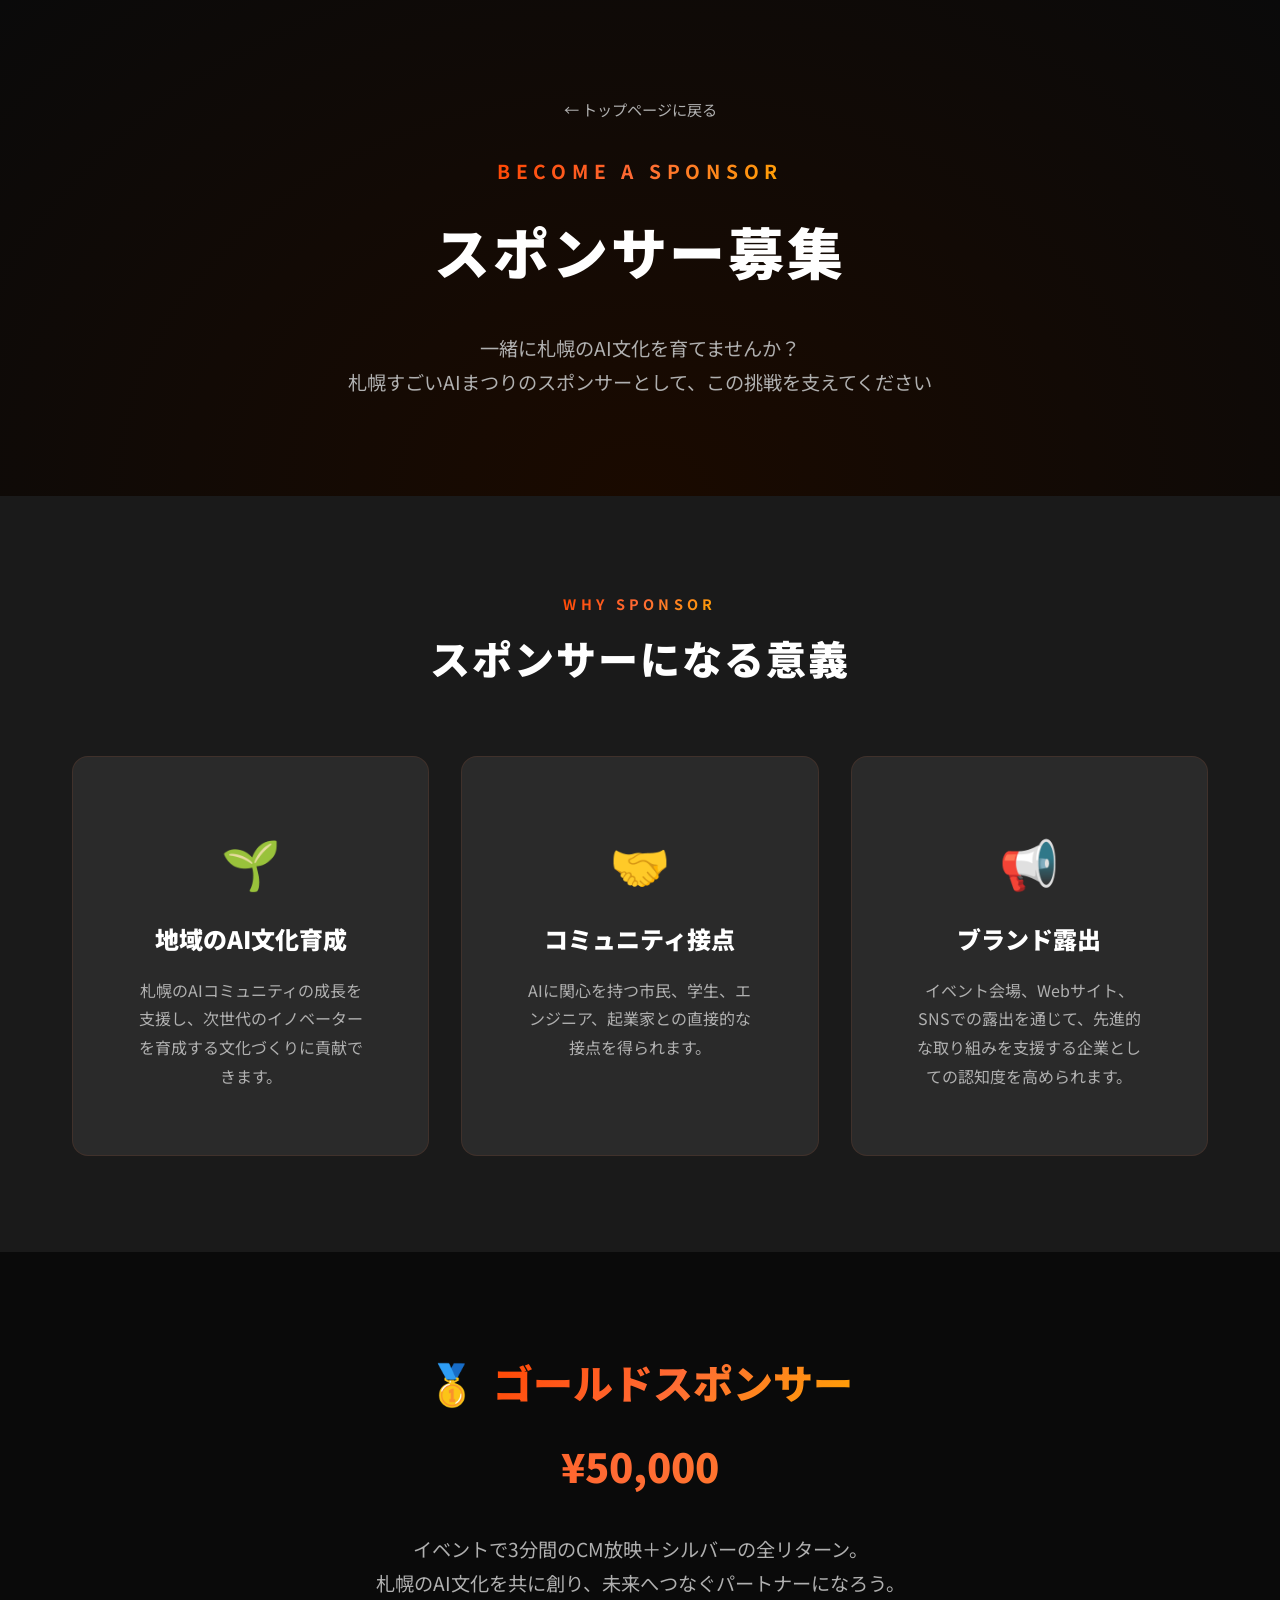
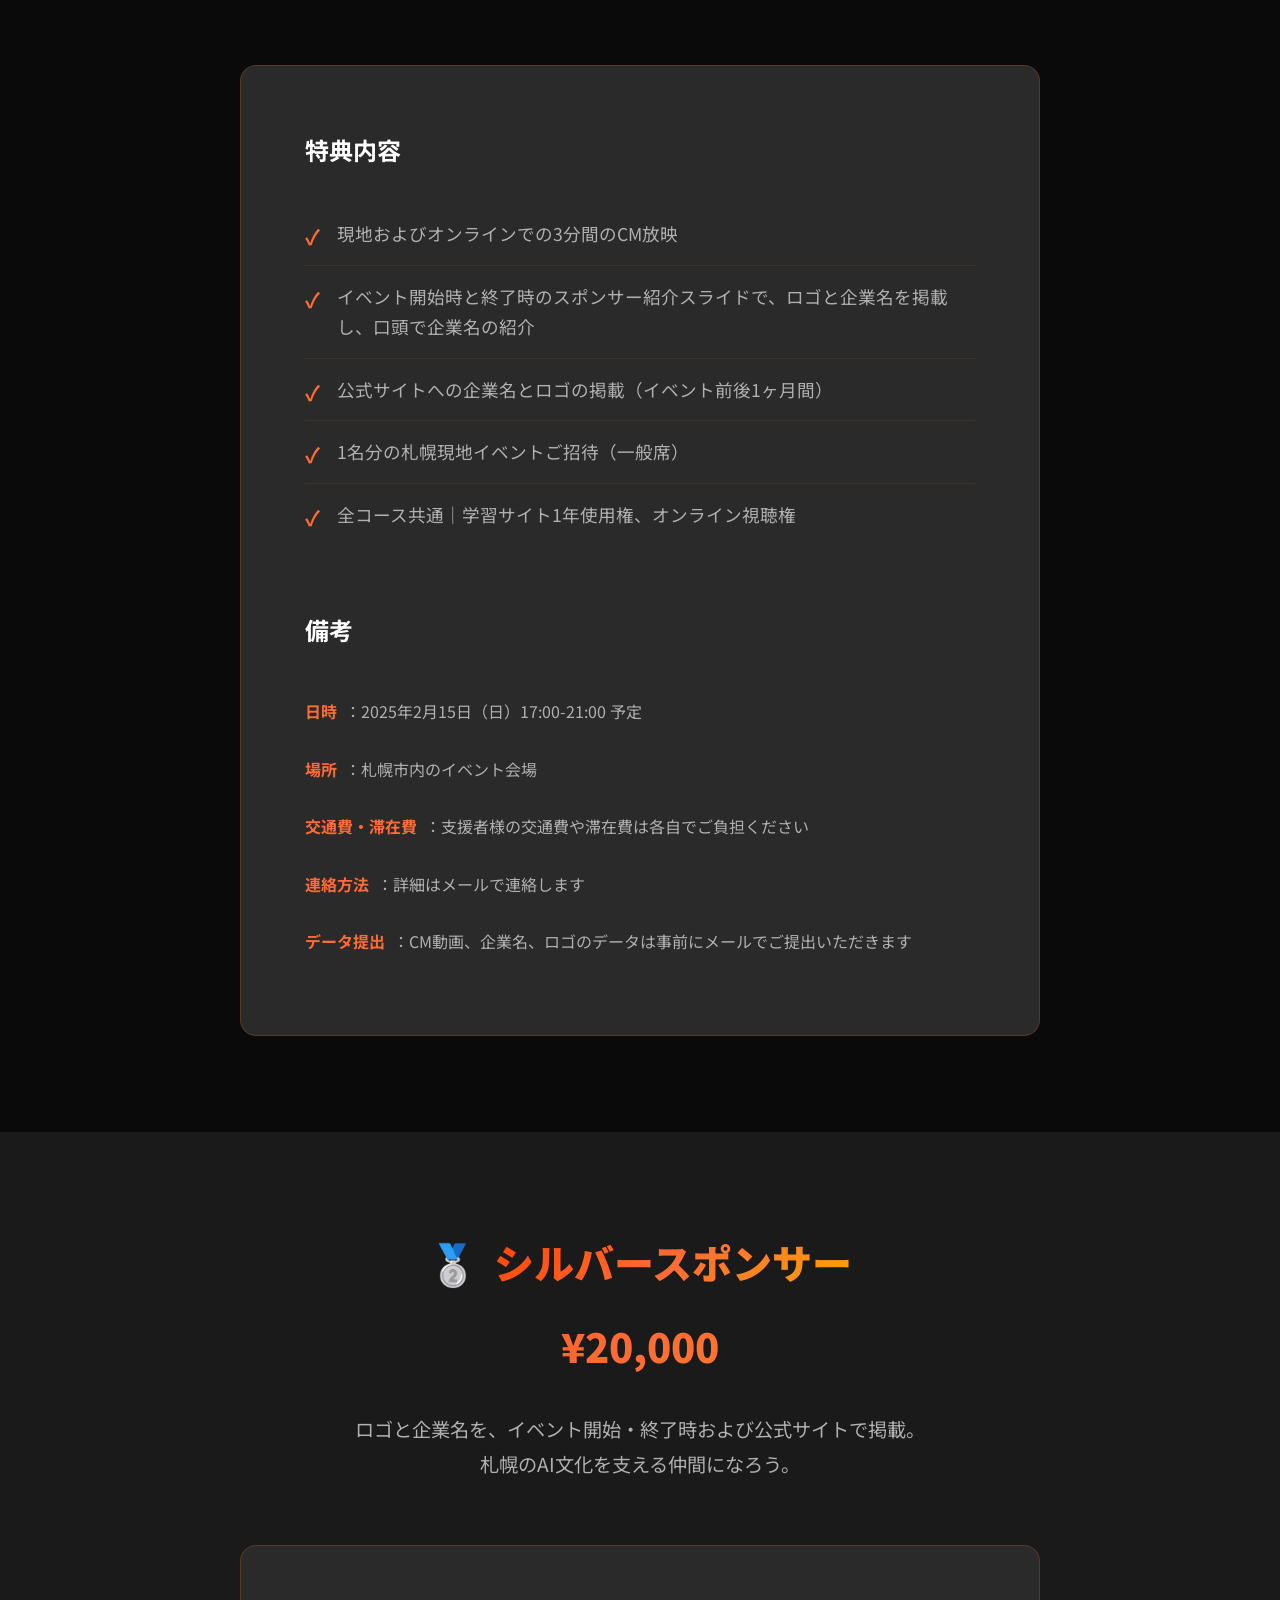
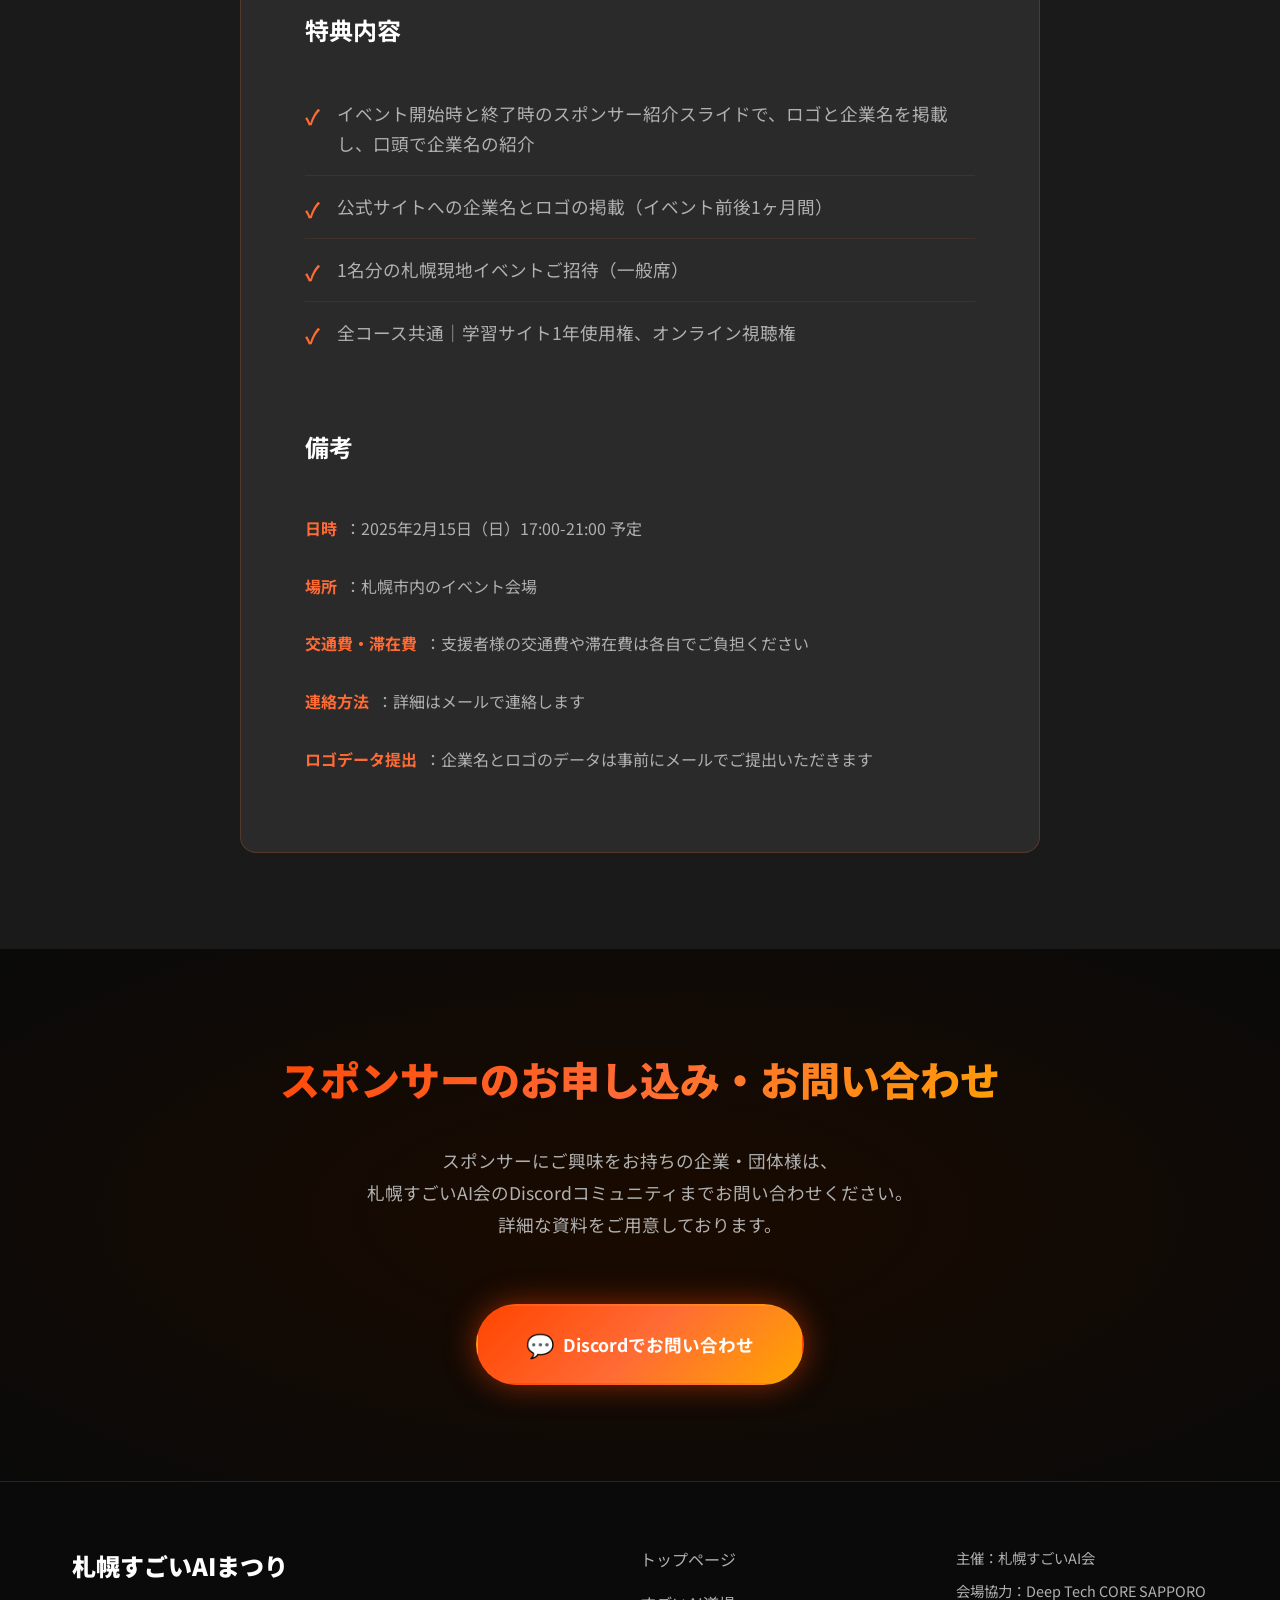
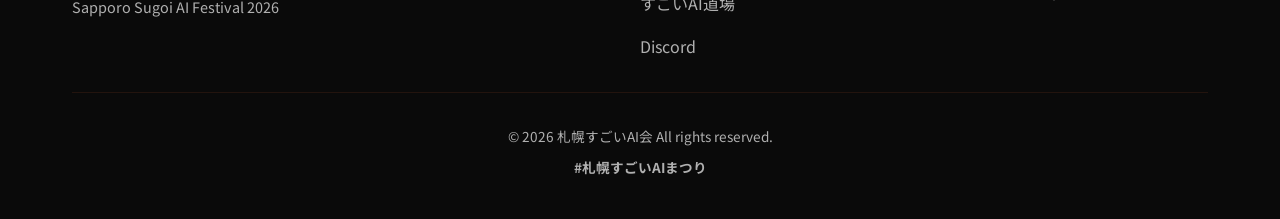
==== commit db56134b: "change sponsors" ====
--- a/sponsors.html
+++ b/sponsors.html
@@ -48,12 +48,12 @@
             <div class="sponsor-benefits">
                 <div class="benefit-card">
                     <div class="benefit-icon">🌱</div>
-                    <h3 class="benefit-title">地域のAI文化を育てる</h3>
+                    <h3 class="benefit-title">地域のAI文化育成</h3>
                     <p class="benefit-description">札幌のAIコミュニティの成長を支援し、次世代のイノベーターを育成する文化づくりに貢献できます。</p>
                 </div>
                 <div class="benefit-card">
                     <div class="benefit-icon">🤝</div>
-                    <h3 class="benefit-title">コミュニティとの接点</h3>
+                    <h3 class="benefit-title">コミュニティ接点</h3>
                     <p class="benefit-description">AIに関心を持つ市民、学生、エンジニア、起業家との直接的な接点を得られます。</p>
                 </div>
                 <div class="benefit-card">
@@ -73,6 +73,7 @@
                     <span class="tier-icon">🥇</span>
                     <span class="tier-name">ゴールドスポンサー</span>
                 </h2>
+                <p class="plan-price">¥50,000</p>
                 <p class="plan-description">イベントで3分間のCM放映＋シルバーの全リターン。<br>札幌のAI文化を共に創り、未来へつなぐパートナーになろう。</p>
             </div>
             <div class="plan-content">
@@ -105,6 +106,7 @@
                     <span class="tier-icon">🥈</span>
                     <span class="tier-name">シルバースポンサー</span>
                 </h2>
+                <p class="plan-price">¥20,000</p>
                 <p class="plan-description">ロゴと企業名を、イベント開始・終了時および公式サイトで掲載。<br>札幌のAI文化を支える仲間になろう。</p>
             </div>
             <div class="plan-content">
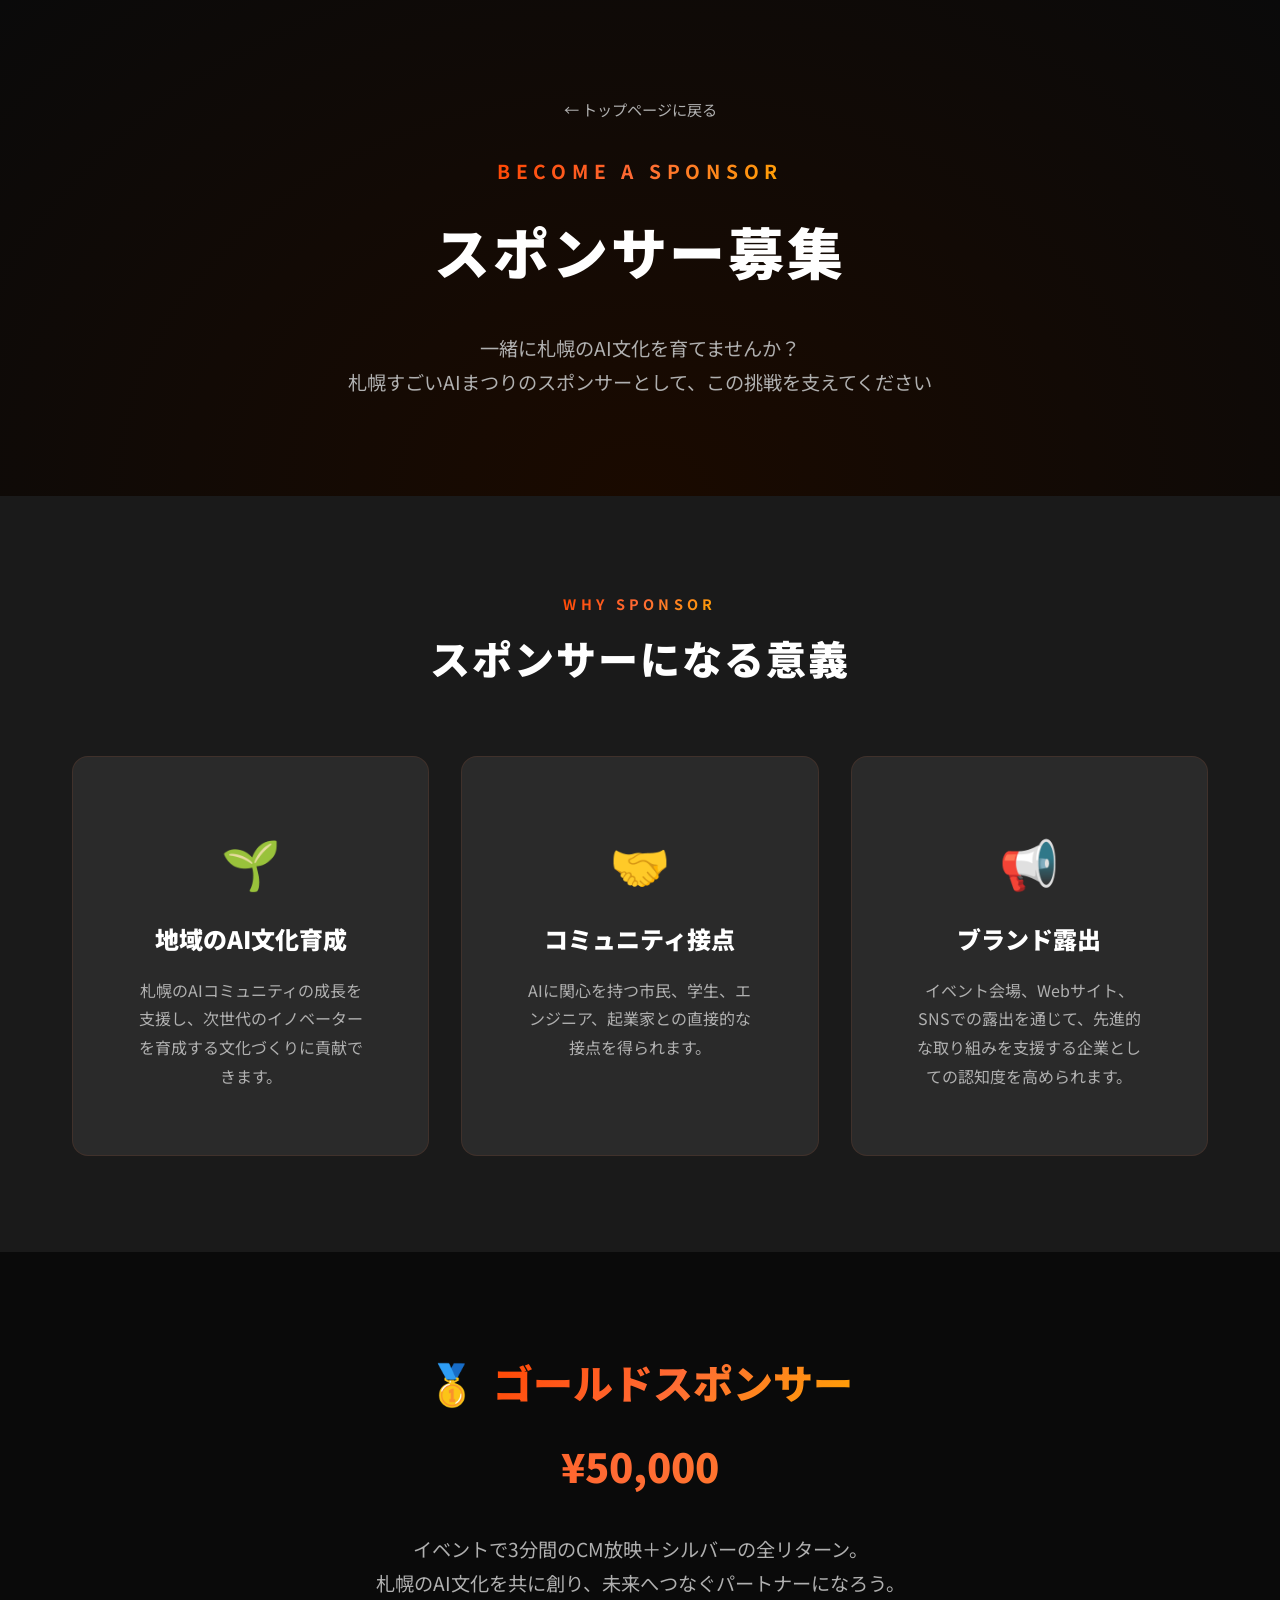
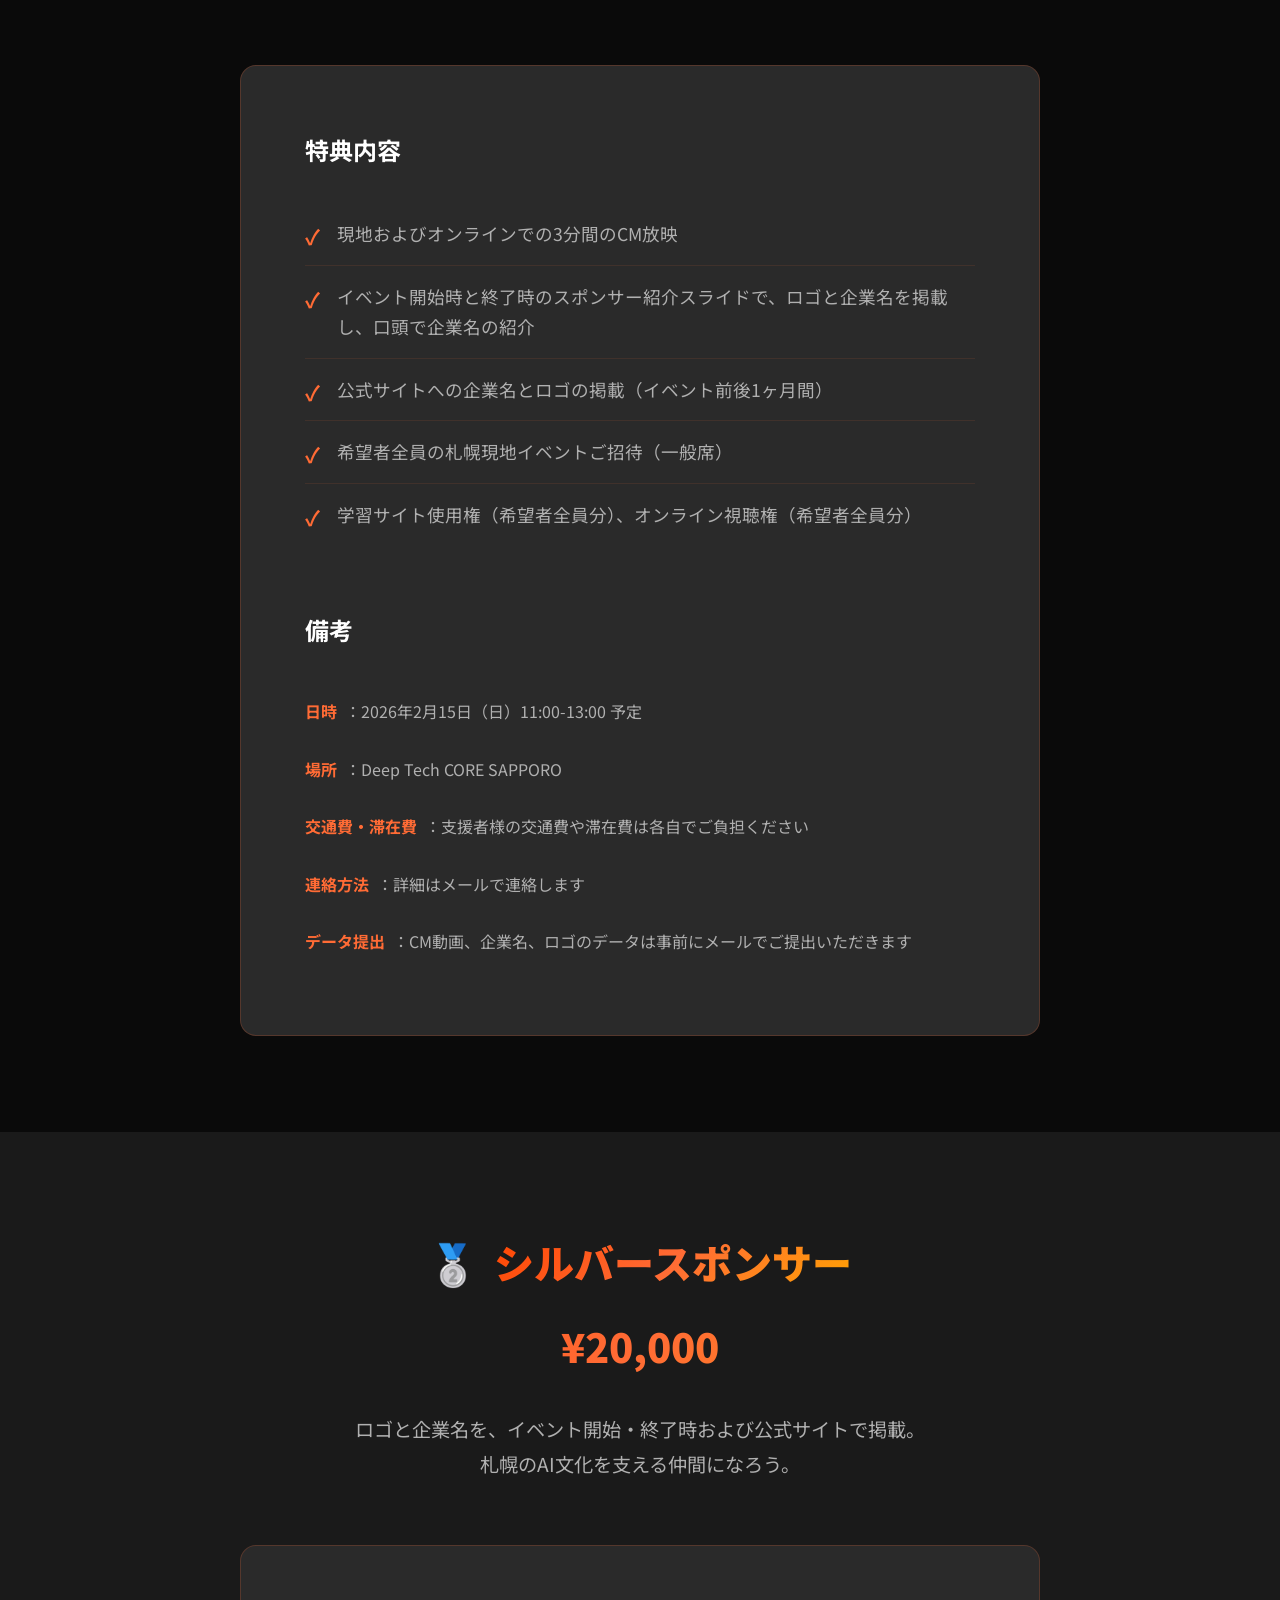
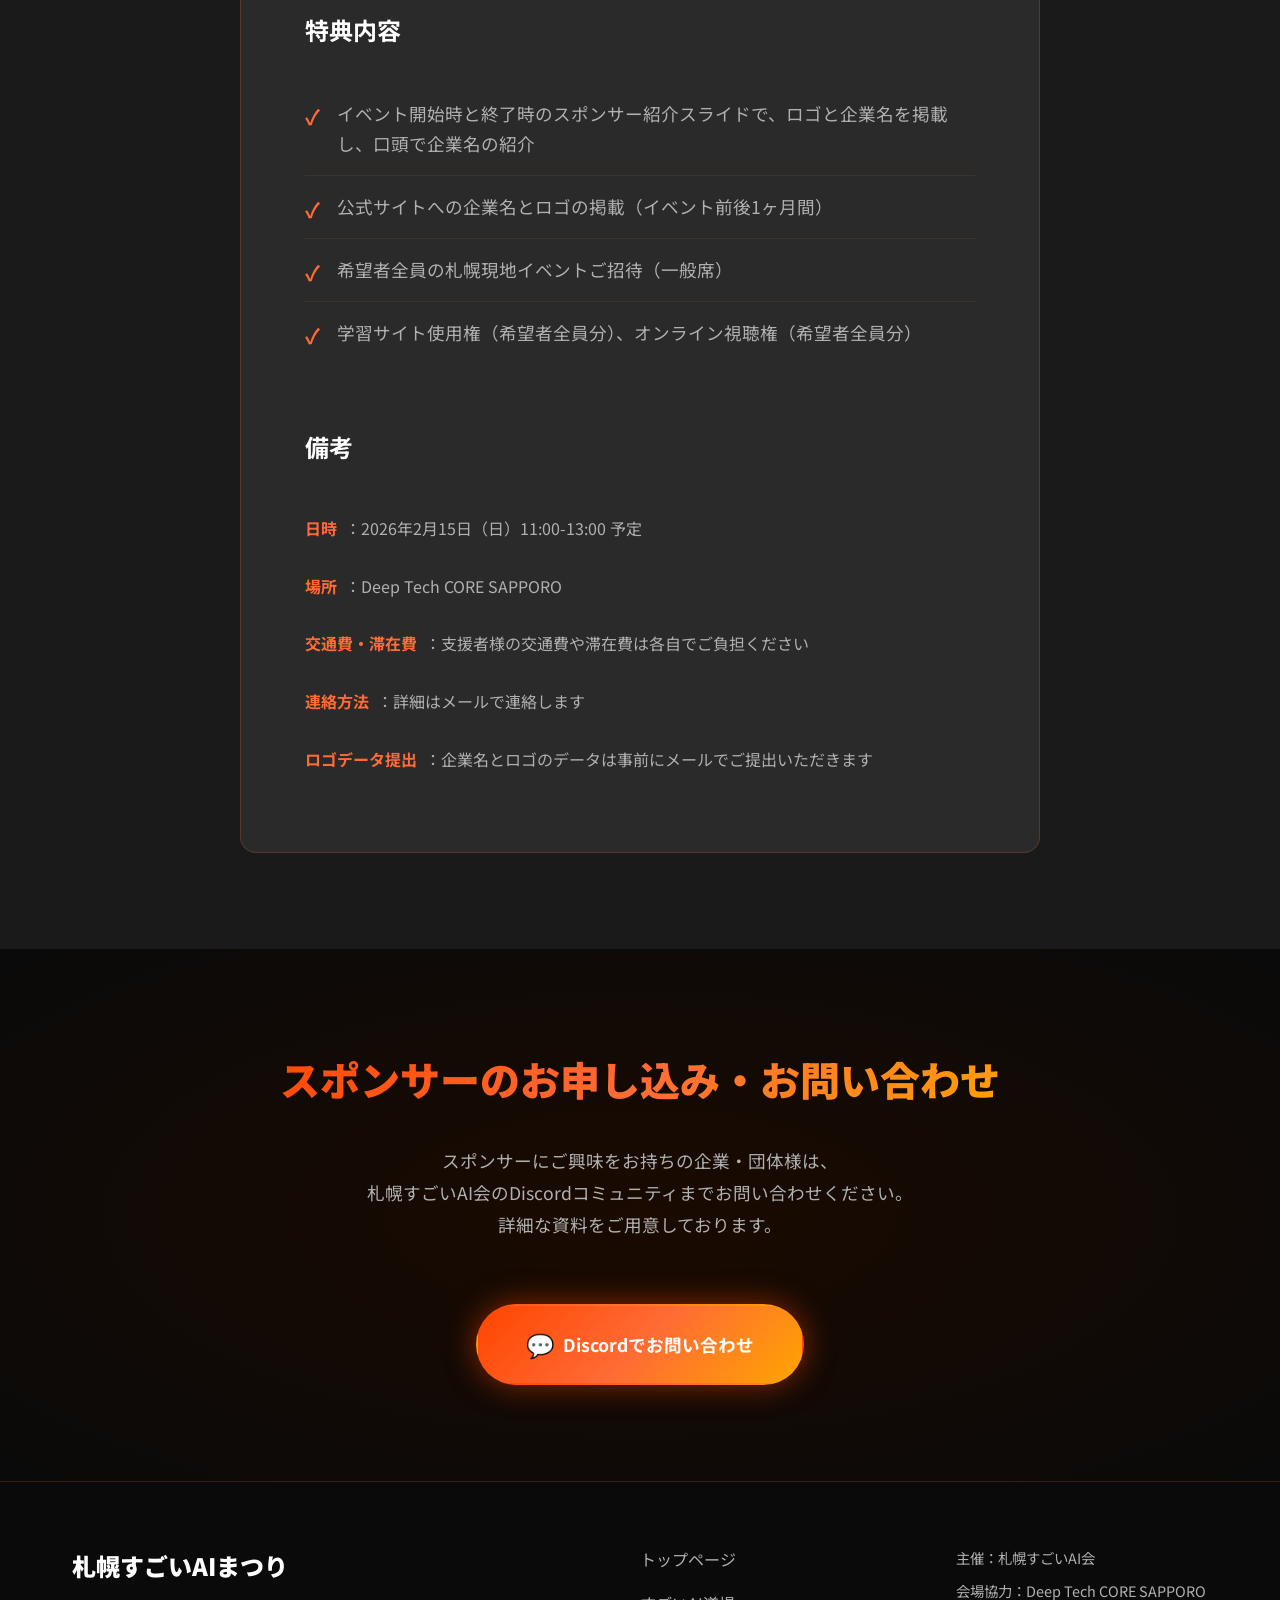
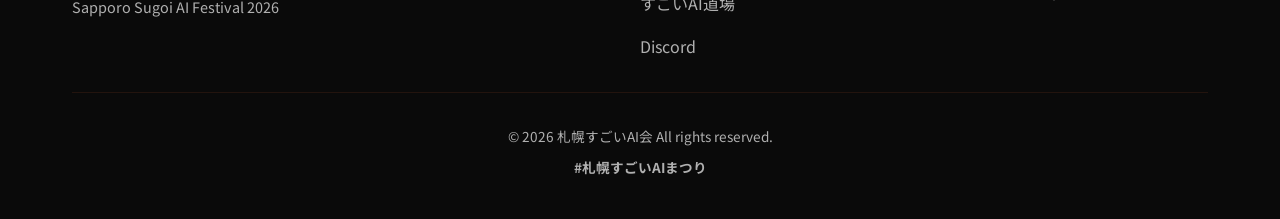
==== commit 8ba802d7: "change sponsors" ====
--- a/sponsors.html
+++ b/sponsors.html
@@ -82,14 +82,14 @@
                     <li>現地およびオンラインでの3分間のCM放映</li>
                     <li>イベント開始時と終了時のスポンサー紹介スライドで、ロゴと企業名を掲載し、口頭で企業名の紹介</li>
                     <li>公式サイトへの企業名とロゴの掲載（イベント前後1ヶ月間）</li>
-                    <li>1名分の札幌現地イベントご招待（一般席）</li>
-                    <li>全コース共通｜学習サイト1年使用権、オンライン視聴権</li>
+                    <li>希望者全員の札幌現地イベントご招待（一般席）</li>
+                    <li>学習サイト使用権（希望者全員分）、オンライン視聴権（希望者全員分）</li>
                 </ul>
 
                 <h3 class="plan-notes-title">備考</h3>
                 <ul class="plan-notes-list">
-                    <li><strong>日時</strong>：2025年2月15日（日）17:00-21:00 予定</li>
-                    <li><strong>場所</strong>：札幌市内のイベント会場</li>
+                    <li><strong>日時</strong>：2026年2月15日（日）11:00-13:00 予定</li>
+                    <li><strong>場所</strong>：Deep Tech CORE SAPPORO</li>
                     <li><strong>交通費・滞在費</strong>：支援者様の交通費や滞在費は各自でご負担ください</li>
                     <li><strong>連絡方法</strong>：詳細はメールで連絡します</li>
                     <li><strong>データ提出</strong>：CM動画、企業名、ロゴのデータは事前にメールでご提出いただきます</li>
@@ -114,14 +114,14 @@
                 <ul class="plan-benefits-list">
                     <li>イベント開始時と終了時のスポンサー紹介スライドで、ロゴと企業名を掲載し、口頭で企業名の紹介</li>
                     <li>公式サイトへの企業名とロゴの掲載（イベント前後1ヶ月間）</li>
-                    <li>1名分の札幌現地イベントご招待（一般席）</li>
-                    <li>全コース共通｜学習サイト1年使用権、オンライン視聴権</li>
+                    <li>希望者全員の札幌現地イベントご招待（一般席）</li>
+                    <li>学習サイト使用権（希望者全員分）、オンライン視聴権（希望者全員分）</li>
                 </ul>
 
                 <h3 class="plan-notes-title">備考</h3>
                 <ul class="plan-notes-list">
-                    <li><strong>日時</strong>：2025年2月15日（日）17:00-21:00 予定</li>
-                    <li><strong>場所</strong>：札幌市内のイベント会場</li>
+                    <li><strong>日時</strong>：2026年2月15日（日）11:00-13:00 予定</li>
+                    <li><strong>場所</strong>：Deep Tech CORE SAPPORO</li>
                     <li><strong>交通費・滞在費</strong>：支援者様の交通費や滞在費は各自でご負担ください</li>
                     <li><strong>連絡方法</strong>：詳細はメールで連絡します</li>
                     <li><strong>ロゴデータ提出</strong>：企業名とロゴのデータは事前にメールでご提出いただきます</li>
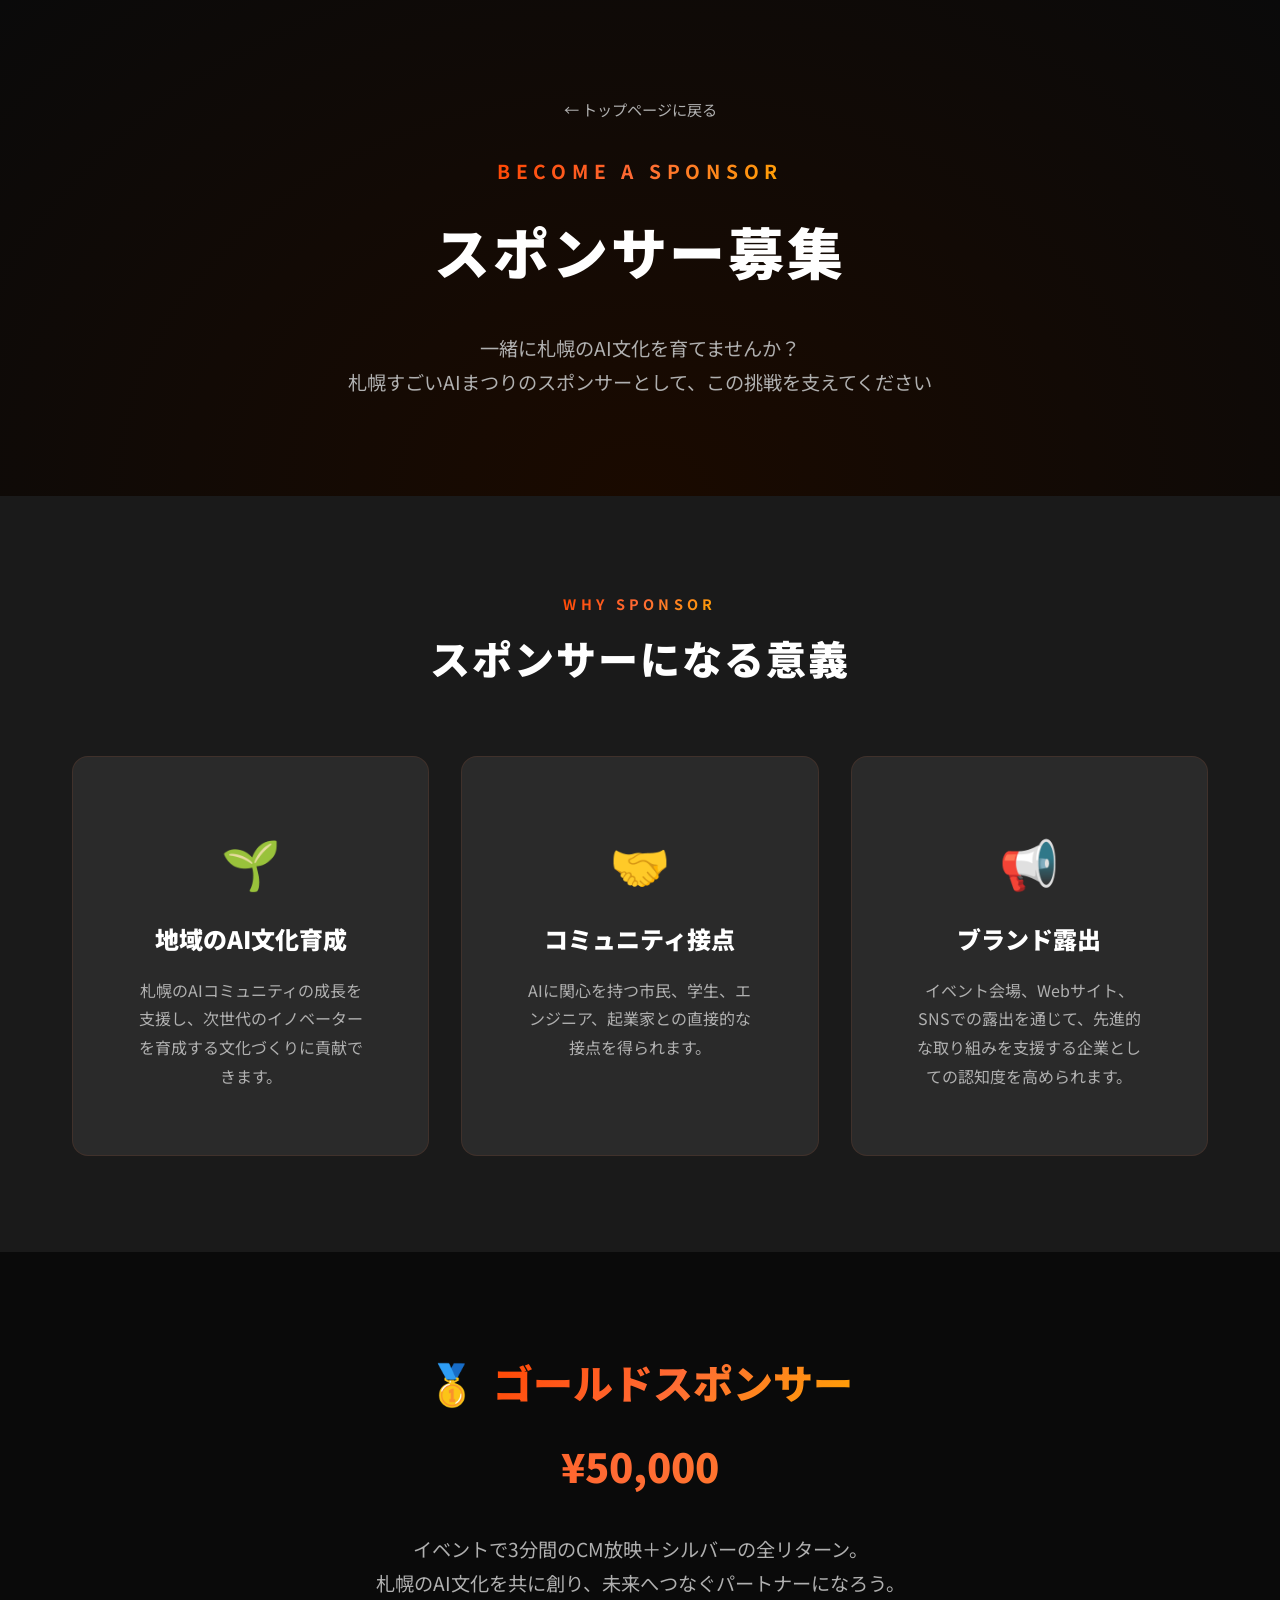
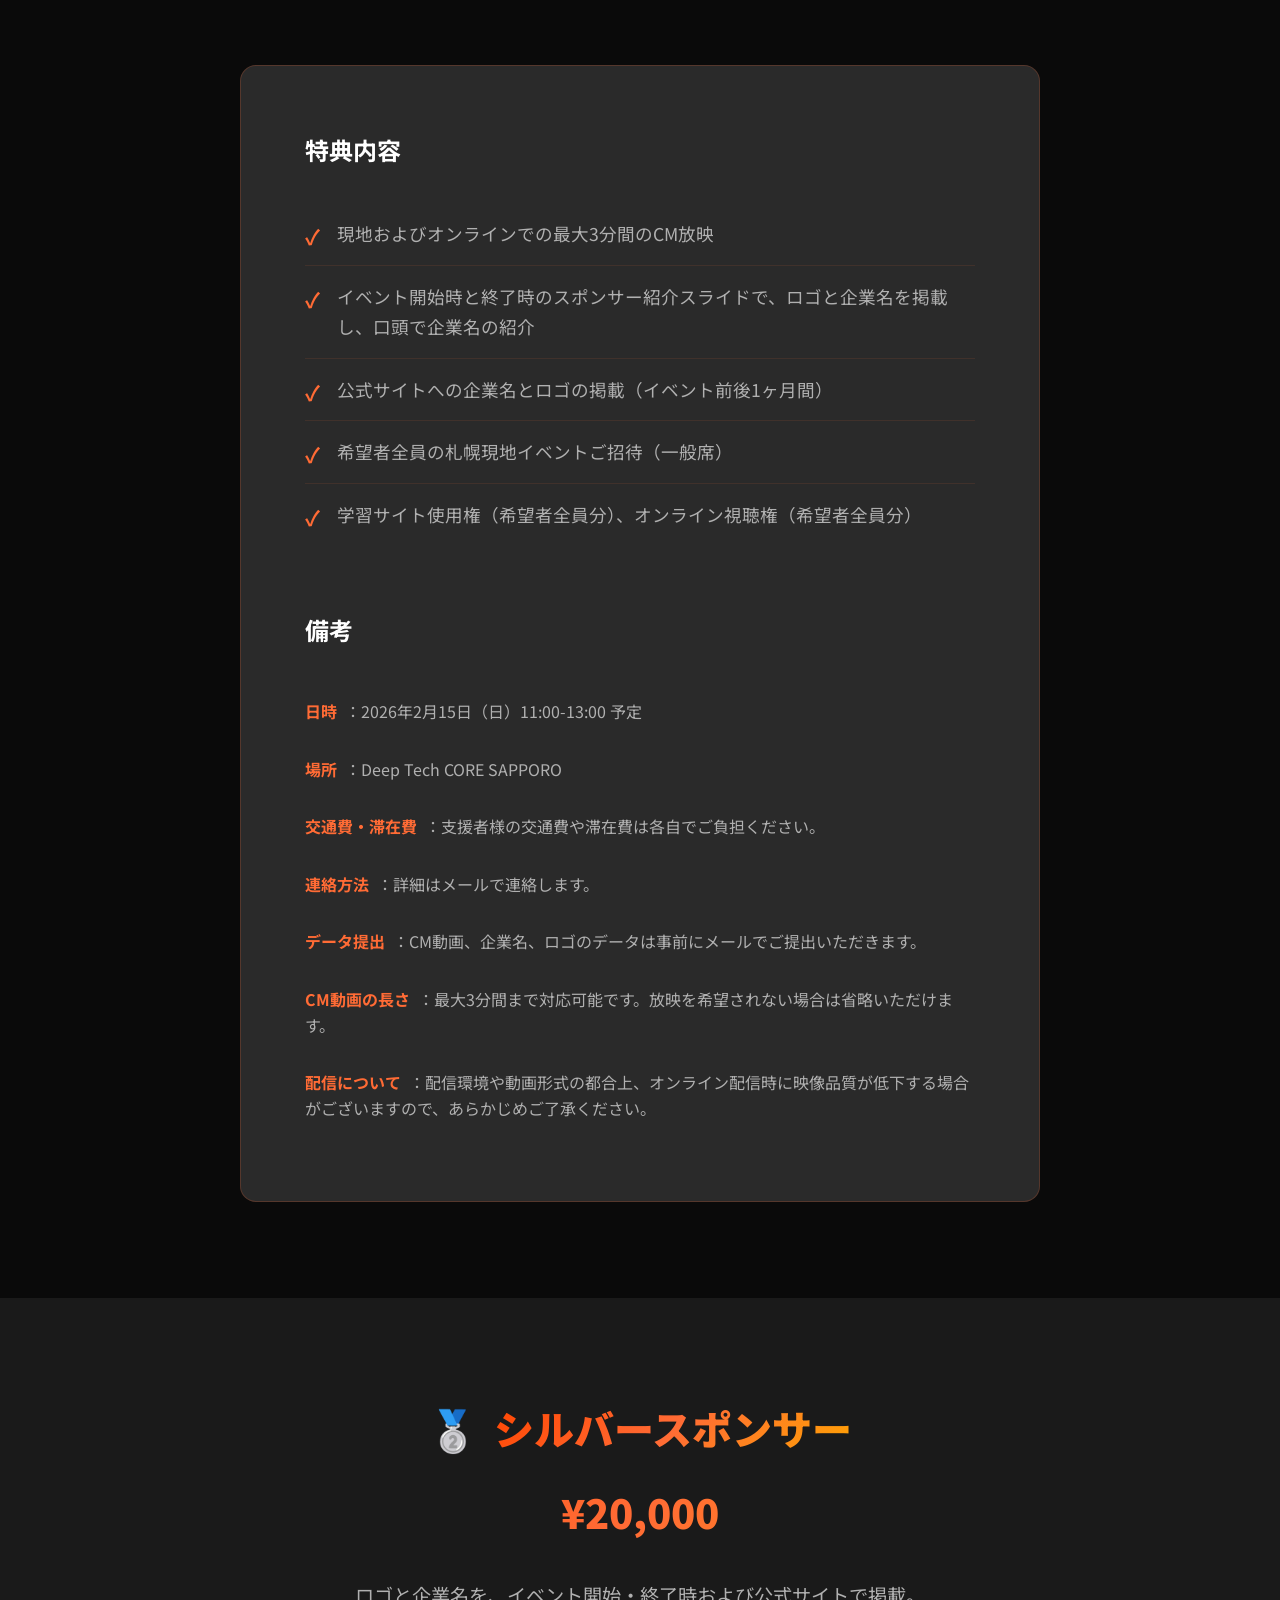
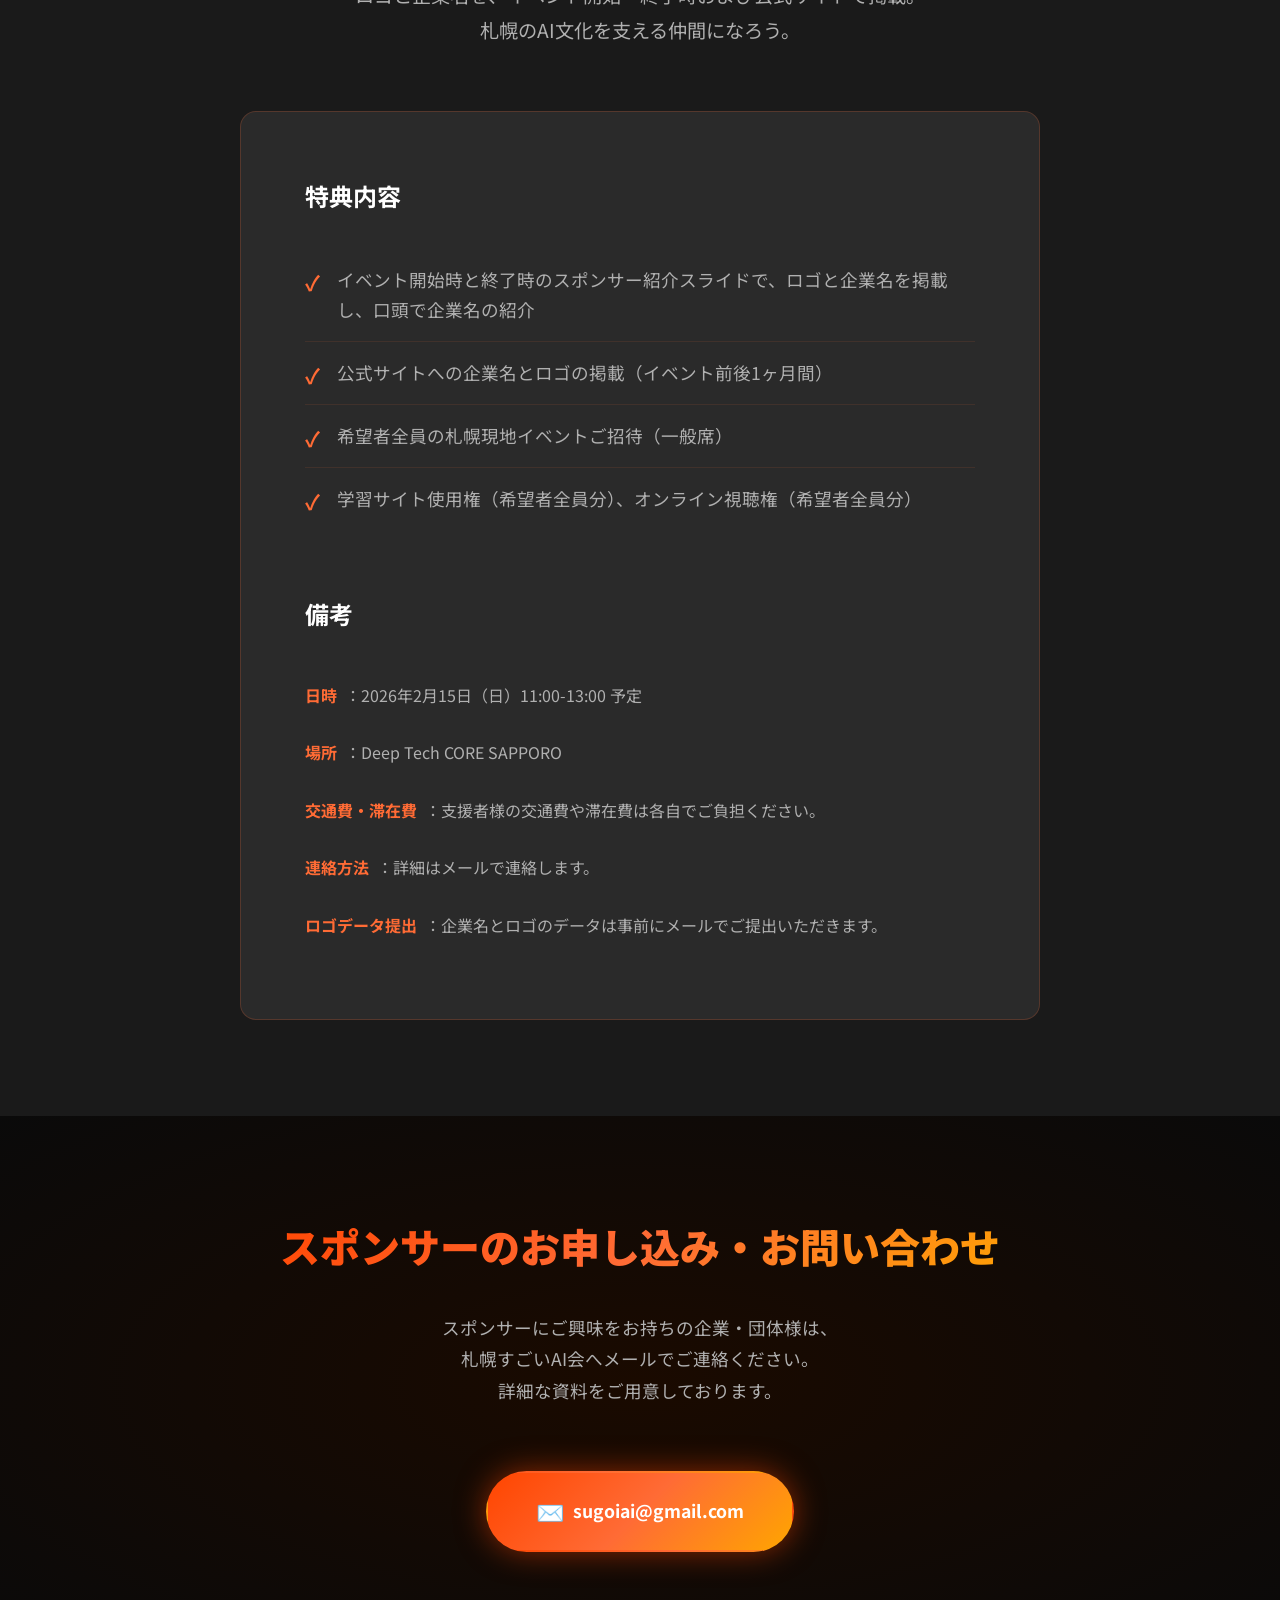
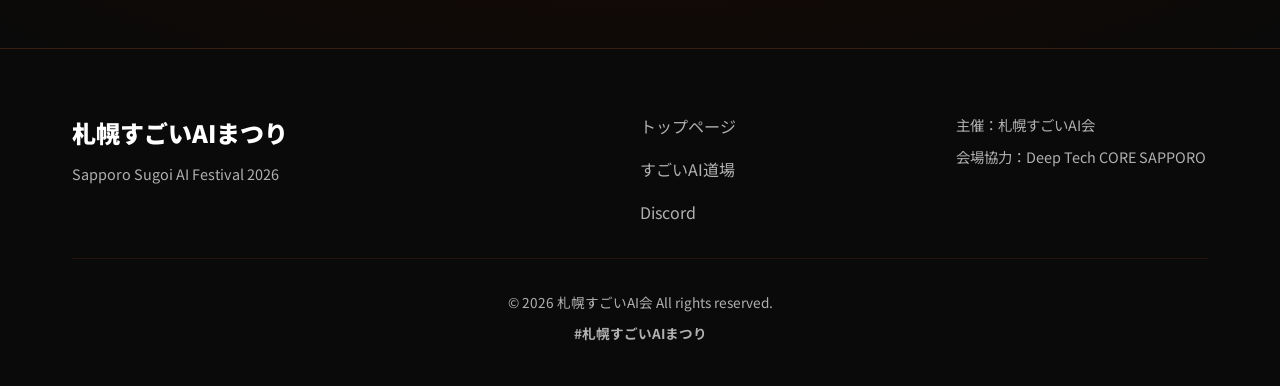
==== commit 135728dc: "change sponsors" ====
--- a/sponsors.html
+++ b/sponsors.html
@@ -79,7 +79,7 @@
             <div class="plan-content">
                 <h3 class="plan-benefits-title">特典内容</h3>
                 <ul class="plan-benefits-list">
-                    <li>現地およびオンラインでの3分間のCM放映</li>
+                    <li>現地およびオンラインでの最大3分間のCM放映</li>
                     <li>イベント開始時と終了時のスポンサー紹介スライドで、ロゴと企業名を掲載し、口頭で企業名の紹介</li>
                     <li>公式サイトへの企業名とロゴの掲載（イベント前後1ヶ月間）</li>
                     <li>希望者全員の札幌現地イベントご招待（一般席）</li>
@@ -90,9 +90,11 @@
                 <ul class="plan-notes-list">
                     <li><strong>日時</strong>：2026年2月15日（日）11:00-13:00 予定</li>
                     <li><strong>場所</strong>：Deep Tech CORE SAPPORO</li>
-                    <li><strong>交通費・滞在費</strong>：支援者様の交通費や滞在費は各自でご負担ください</li>
-                    <li><strong>連絡方法</strong>：詳細はメールで連絡します</li>
-                    <li><strong>データ提出</strong>：CM動画、企業名、ロゴのデータは事前にメールでご提出いただきます</li>
+                    <li><strong>交通費・滞在費</strong>：支援者様の交通費や滞在費は各自でご負担ください。</li>
+                    <li><strong>連絡方法</strong>：詳細はメールで連絡します。</li>
+                    <li><strong>データ提出</strong>：CM動画、企業名、ロゴのデータは事前にメールでご提出いただきます。</li>
+                    <li><strong>CM動画の長さ</strong>：最大3分間まで対応可能です。放映を希望されない場合は省略いただけます。</li>
+                    <li><strong>配信について</strong>：配信環境や動画形式の都合上、オンライン配信時に映像品質が低下する場合がございますので、あらかじめご了承ください。</li>
                 </ul>
             </div>
         </div>
@@ -122,9 +124,9 @@
                 <ul class="plan-notes-list">
                     <li><strong>日時</strong>：2026年2月15日（日）11:00-13:00 予定</li>
                     <li><strong>場所</strong>：Deep Tech CORE SAPPORO</li>
-                    <li><strong>交通費・滞在費</strong>：支援者様の交通費や滞在費は各自でご負担ください</li>
-                    <li><strong>連絡方法</strong>：詳細はメールで連絡します</li>
-                    <li><strong>ロゴデータ提出</strong>：企業名とロゴのデータは事前にメールでご提出いただきます</li>
+                    <li><strong>交通費・滞在費</strong>：支援者様の交通費や滞在費は各自でご負担ください。</li>
+                    <li><strong>連絡方法</strong>：詳細はメールで連絡します。</li>
+                    <li><strong>ロゴデータ提出</strong>：企業名とロゴのデータは事前にメールでご提出いただきます。</li>
                 </ul>
             </div>
         </div>
@@ -137,12 +139,12 @@
                 <h2 class="contact-title">スポンサーのお申し込み・お問い合わせ</h2>
                 <p class="contact-description">
                     スポンサーにご興味をお持ちの企業・団体様は、<br>
-                    札幌すごいAI会のDiscordコミュニティまでお問い合わせください。<br>
+                    札幌すごいAI会へメールでご連絡ください。<br>
                     詳細な資料をご用意しております。
                 </p>
-                <a href="https://discord.gg/Ve2tQeN7cw" target="_blank" rel="noopener noreferrer" class="btn btn-primary btn-large">
-                    <span class="btn-icon">💬</span>
-                    <span class="btn-text">Discordでお問い合わせ</span>
+                <a href="mailto:sugoiai@gmail.com" class="btn btn-primary btn-large">
+                    <span class="btn-icon">✉️</span>
+                    <span class="btn-text">sugoiai@gmail.com</span>
                 </a>
             </div>
         </div>
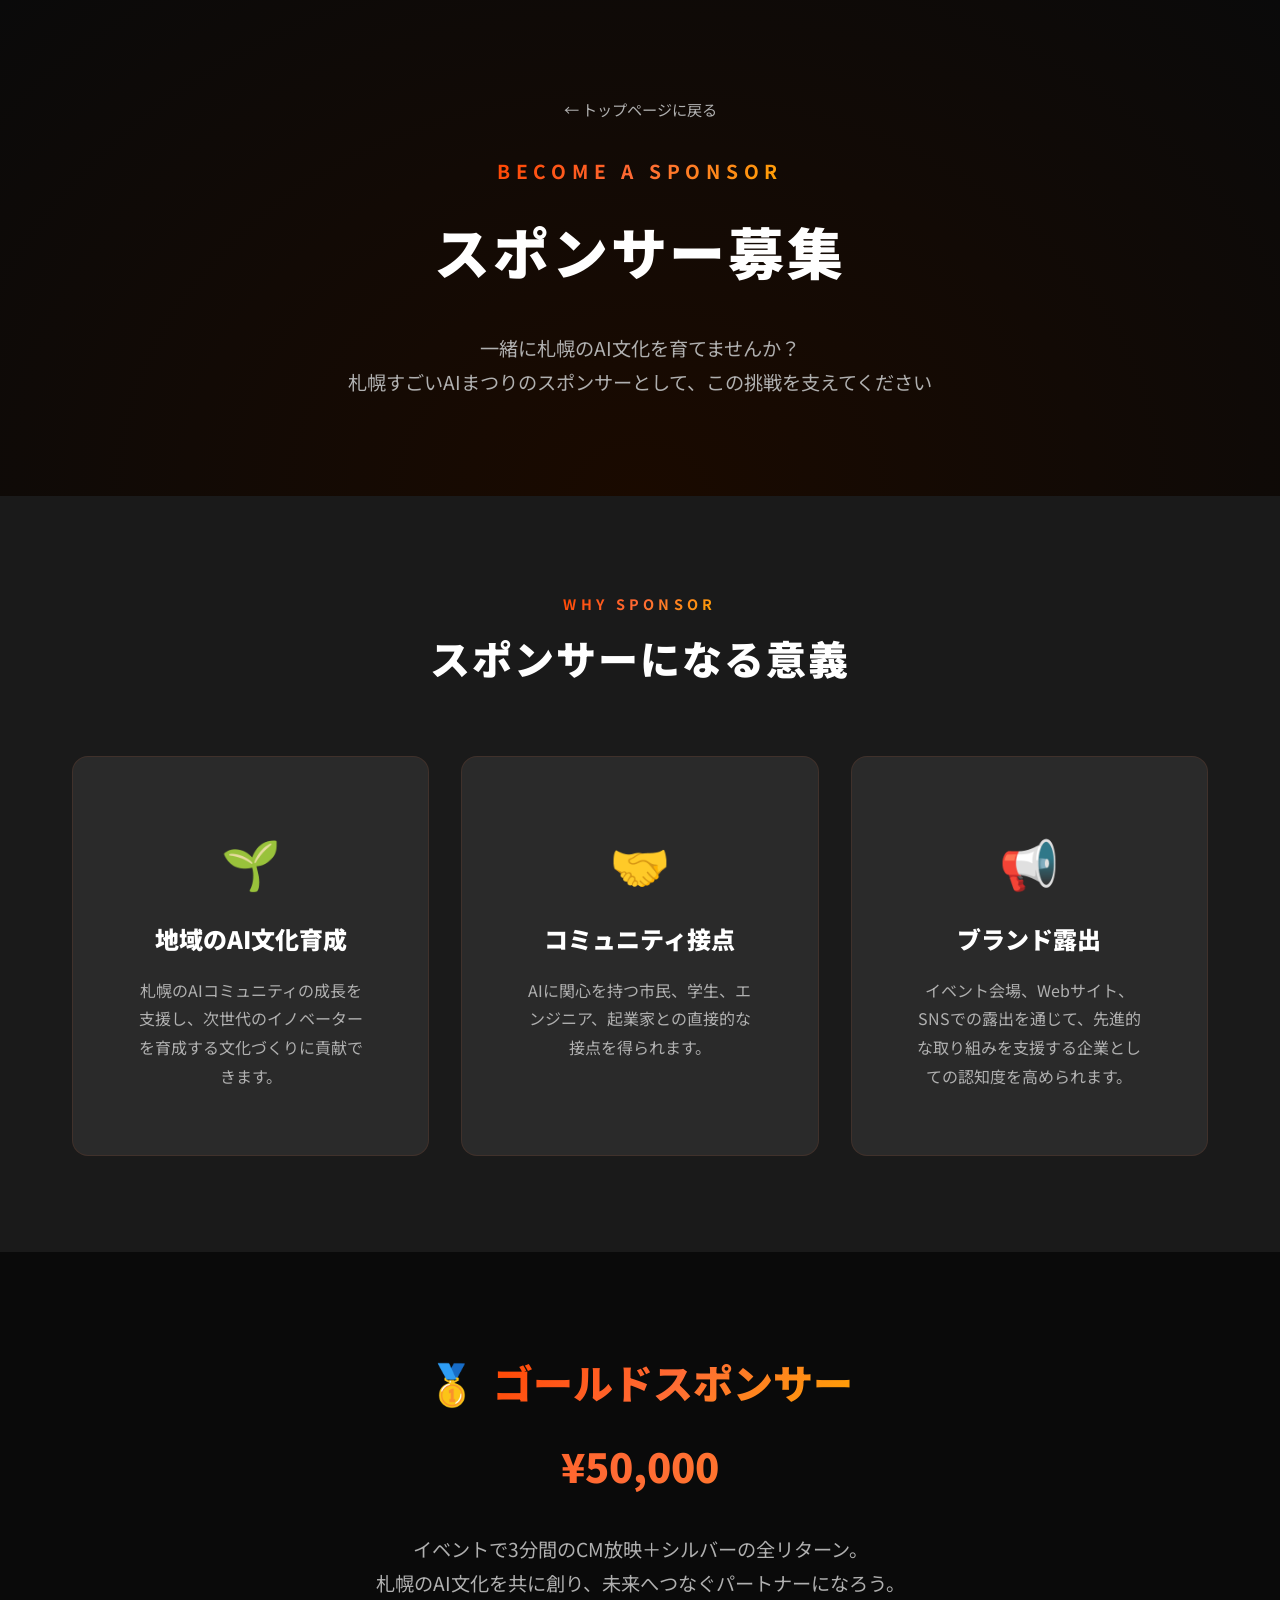
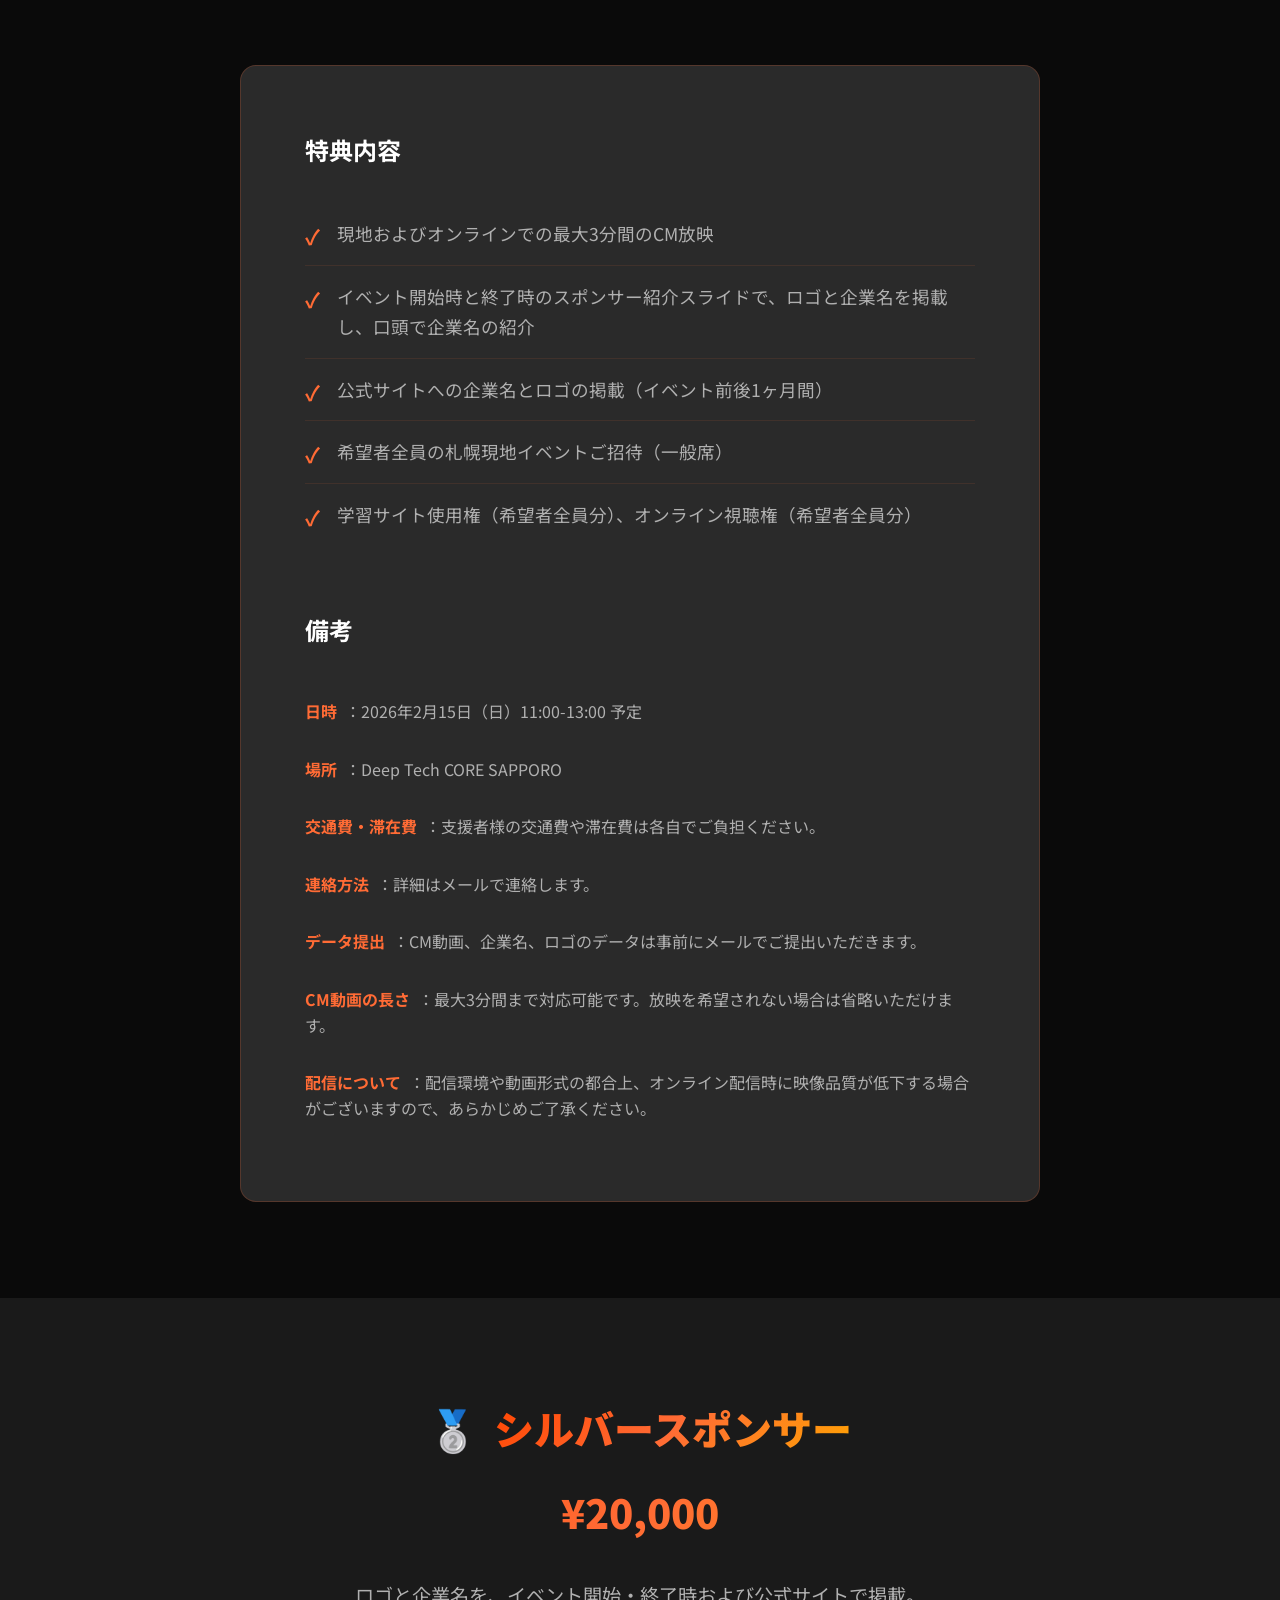
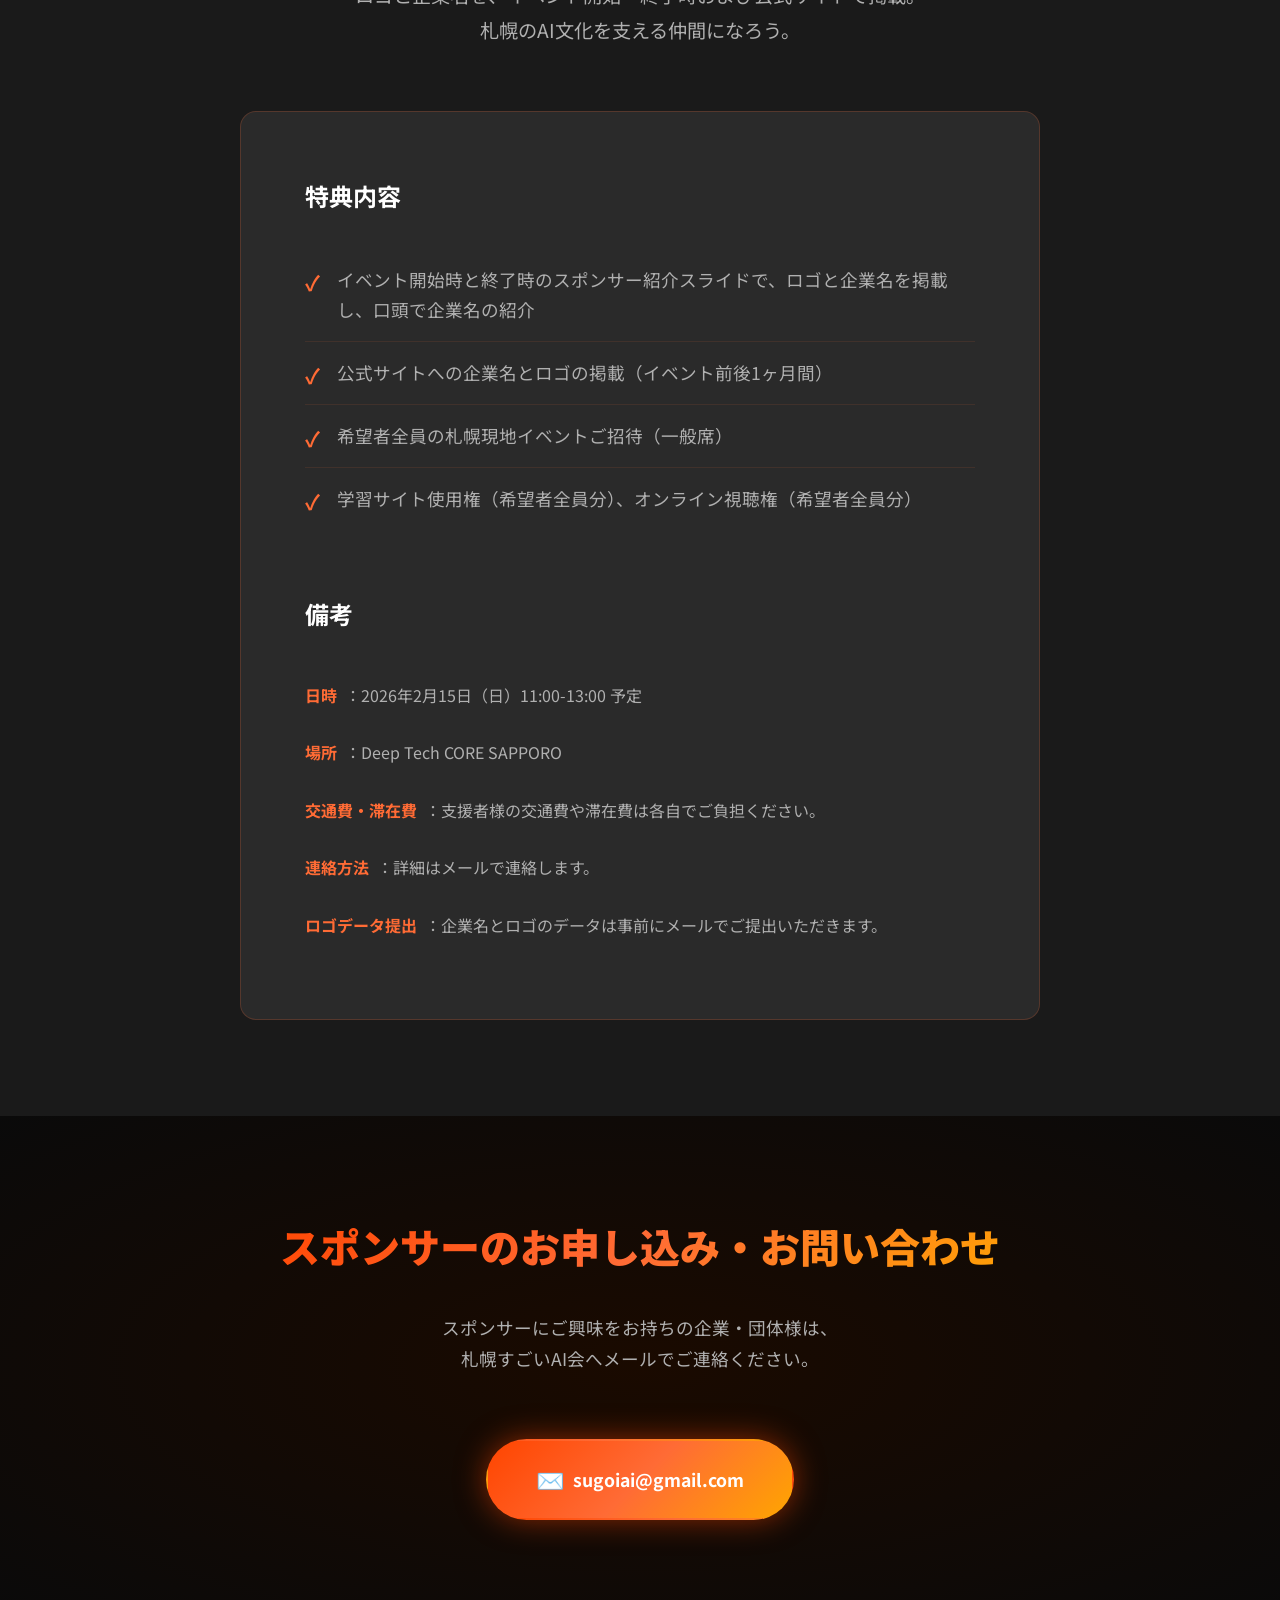
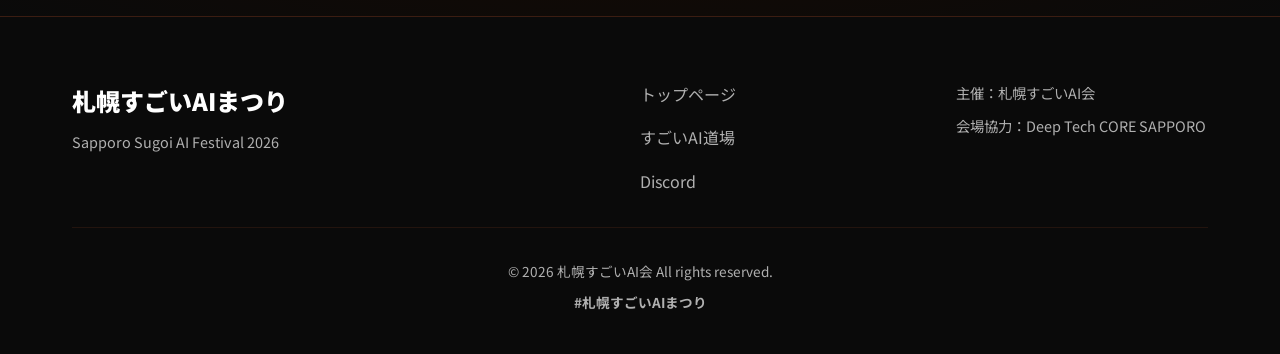
==== commit 7aa5d17d: "change sponsors" ====
--- a/sponsors.html
+++ b/sponsors.html
@@ -139,8 +139,7 @@
                 <h2 class="contact-title">スポンサーのお申し込み・お問い合わせ</h2>
                 <p class="contact-description">
                     スポンサーにご興味をお持ちの企業・団体様は、<br>
-                    札幌すごいAI会へメールでご連絡ください。<br>
-                    詳細な資料をご用意しております。
+                    札幌すごいAI会へメールでご連絡ください。
                 </p>
                 <a href="mailto:sugoiai@gmail.com" class="btn btn-primary btn-large">
                     <span class="btn-icon">✉️</span>
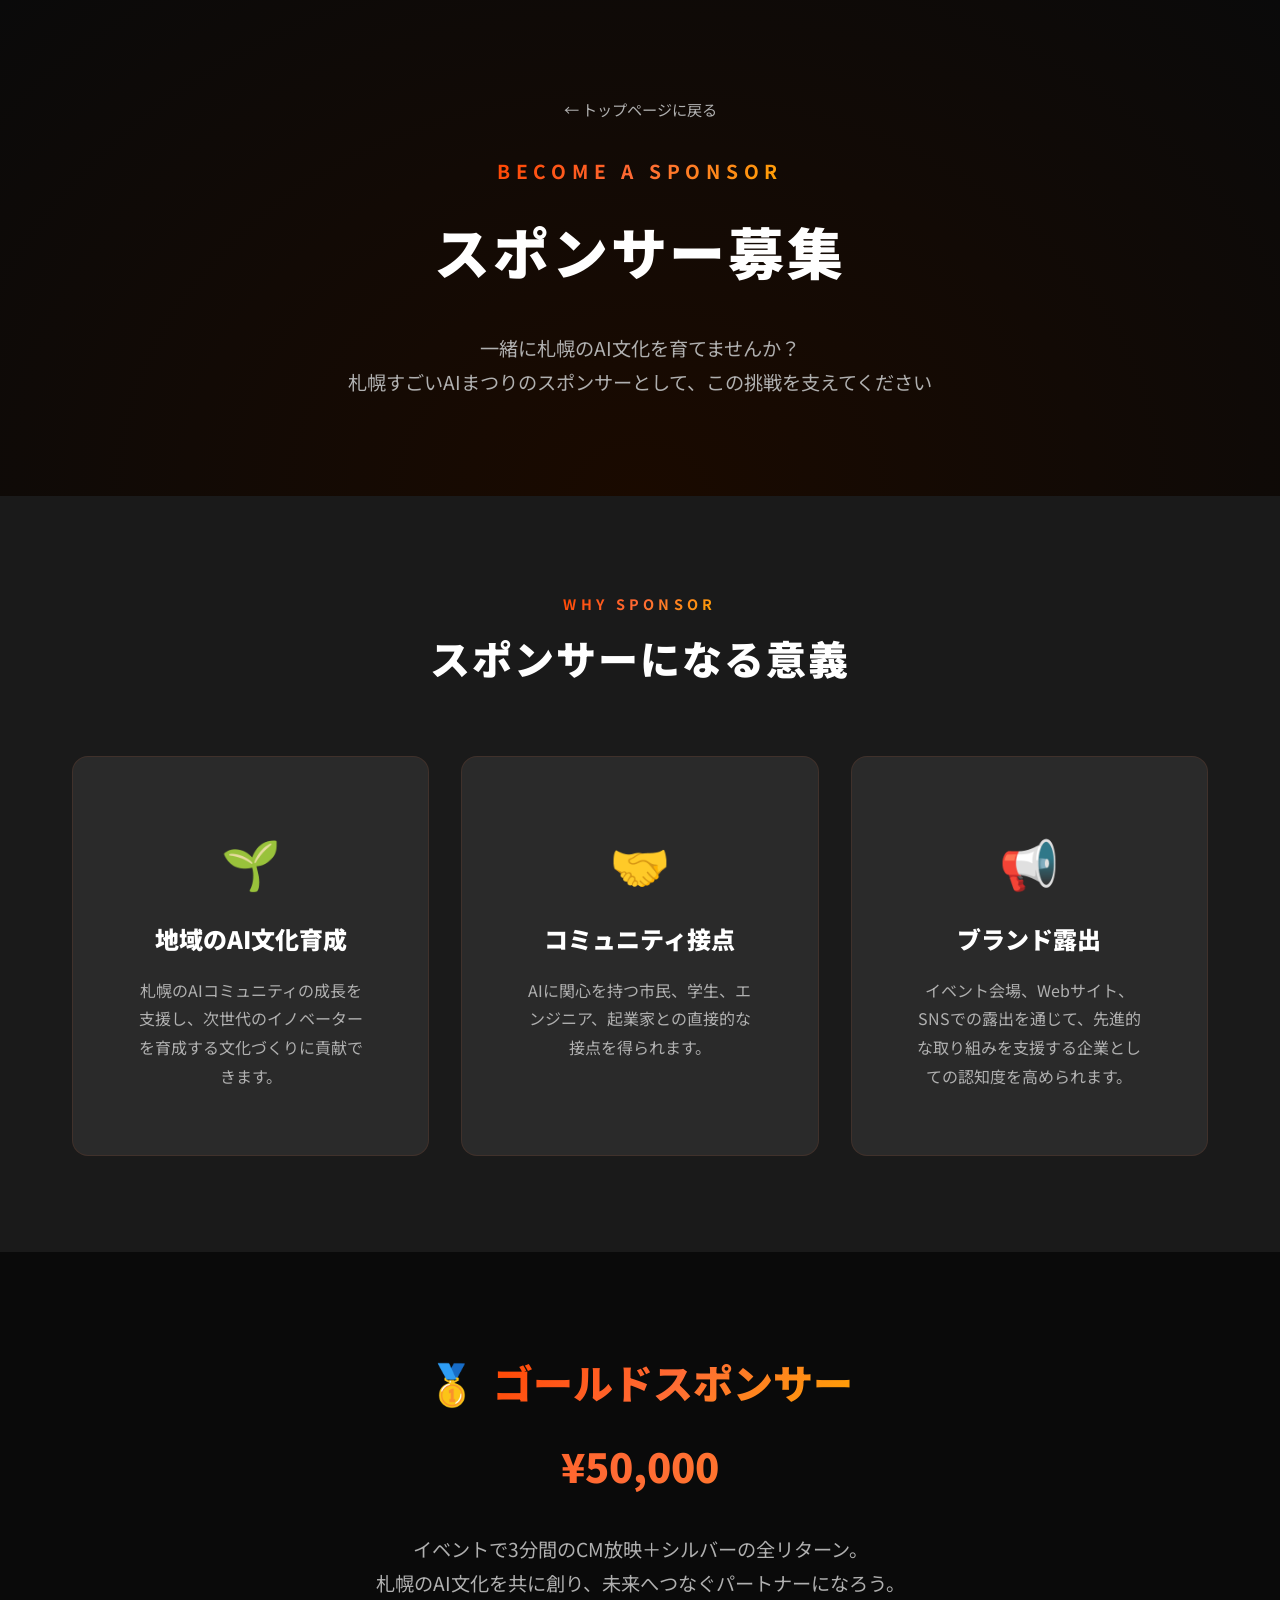
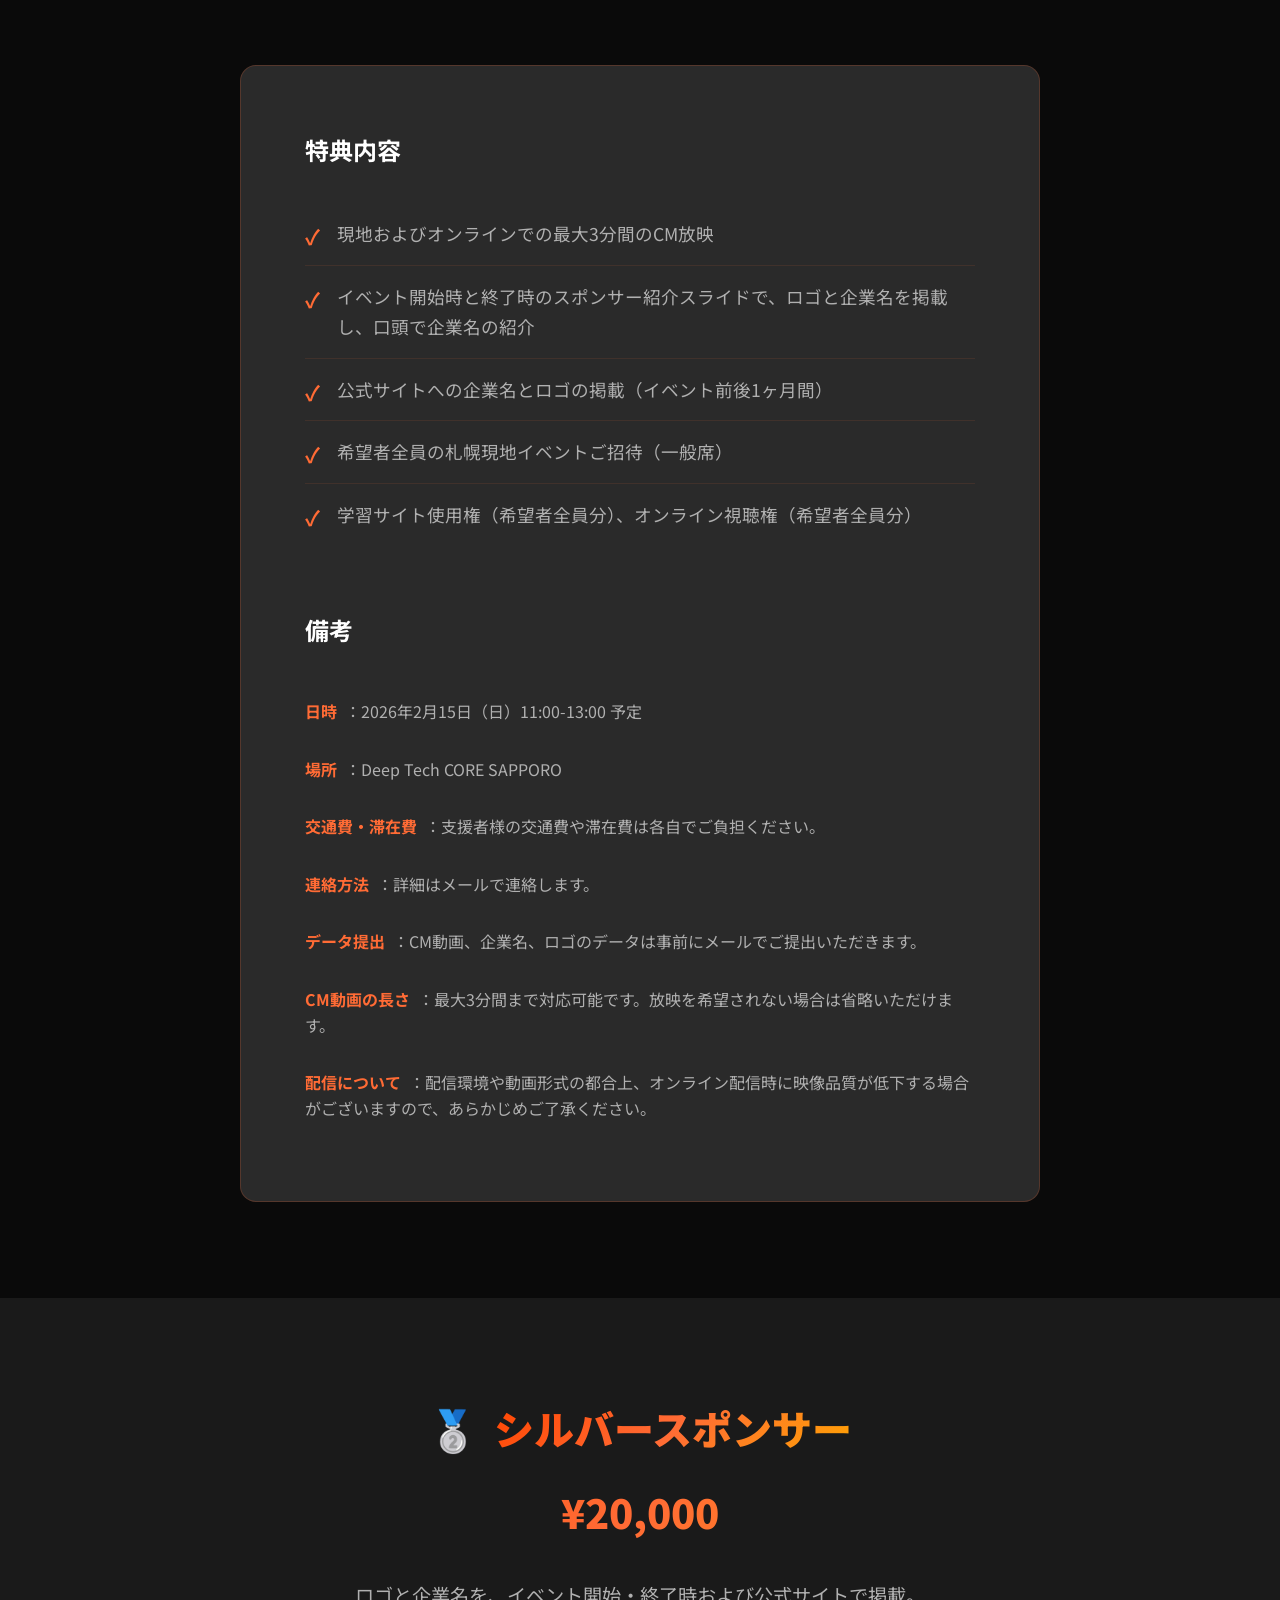
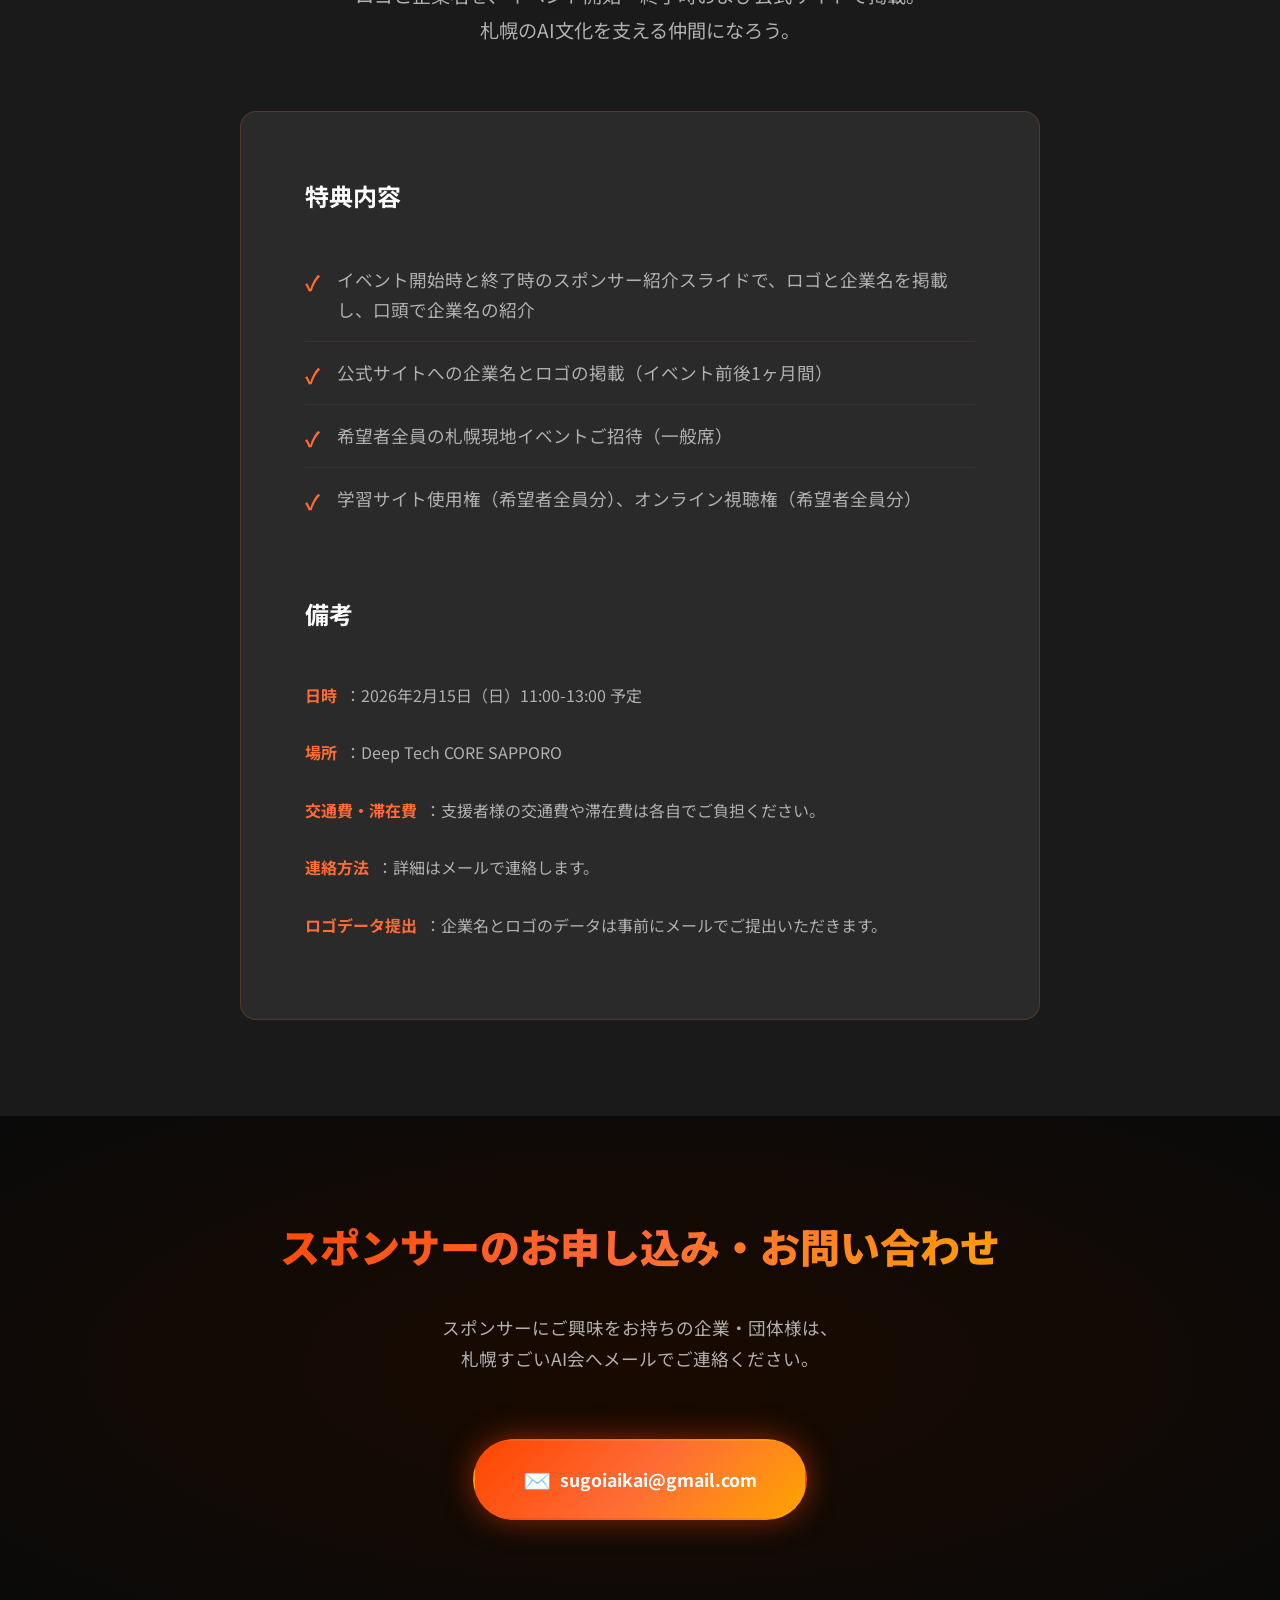
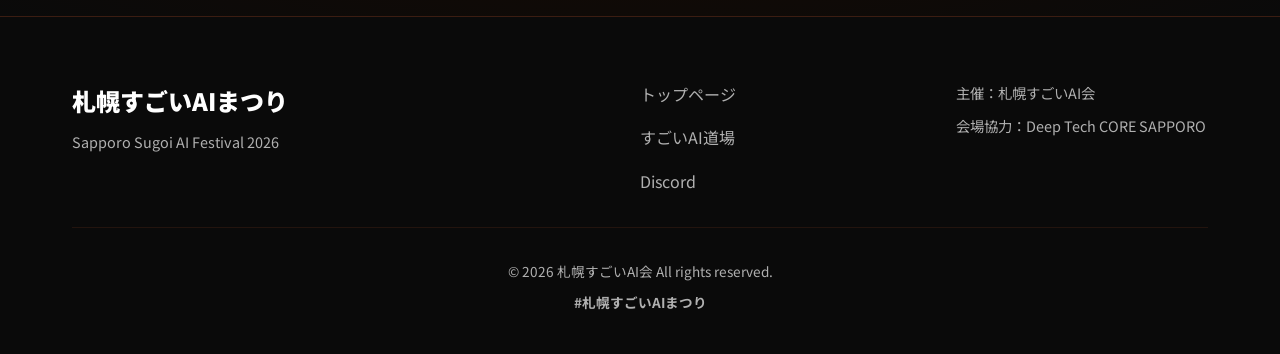
==== commit 061df208: "change sponsors" ====
--- a/sponsors.html
+++ b/sponsors.html
@@ -141,9 +141,9 @@
                     スポンサーにご興味をお持ちの企業・団体様は、<br>
                     札幌すごいAI会へメールでご連絡ください。
                 </p>
-                <a href="mailto:sugoiai@gmail.com" class="btn btn-primary btn-large">
+                <a href="mailto:sugoiaikai@gmail.com" class="btn btn-primary btn-large">
                     <span class="btn-icon">✉️</span>
-                    <span class="btn-text">sugoiai@gmail.com</span>
+                    <span class="btn-text">sugoiaikai@gmail.com</span>
                 </a>
             </div>
         </div>
--- a/style.css
+++ b/style.css
@@ -1428,6 +1428,18 @@
         grid-template-columns: 1fr;
     }
 
+    .sponsors-link-wrapper {
+        margin-top: var(--spacing-md);
+    }
+
+    .btn-link {
+        font-size: 1rem;
+        color: var(--flame-orange);
+        padding: var(--spacing-sm) var(--spacing-md);
+        border: 1px solid var(--flame-orange);
+        border-radius: 8px;
+    }
+
     .cta-title {
         font-size: 2rem;
     }
